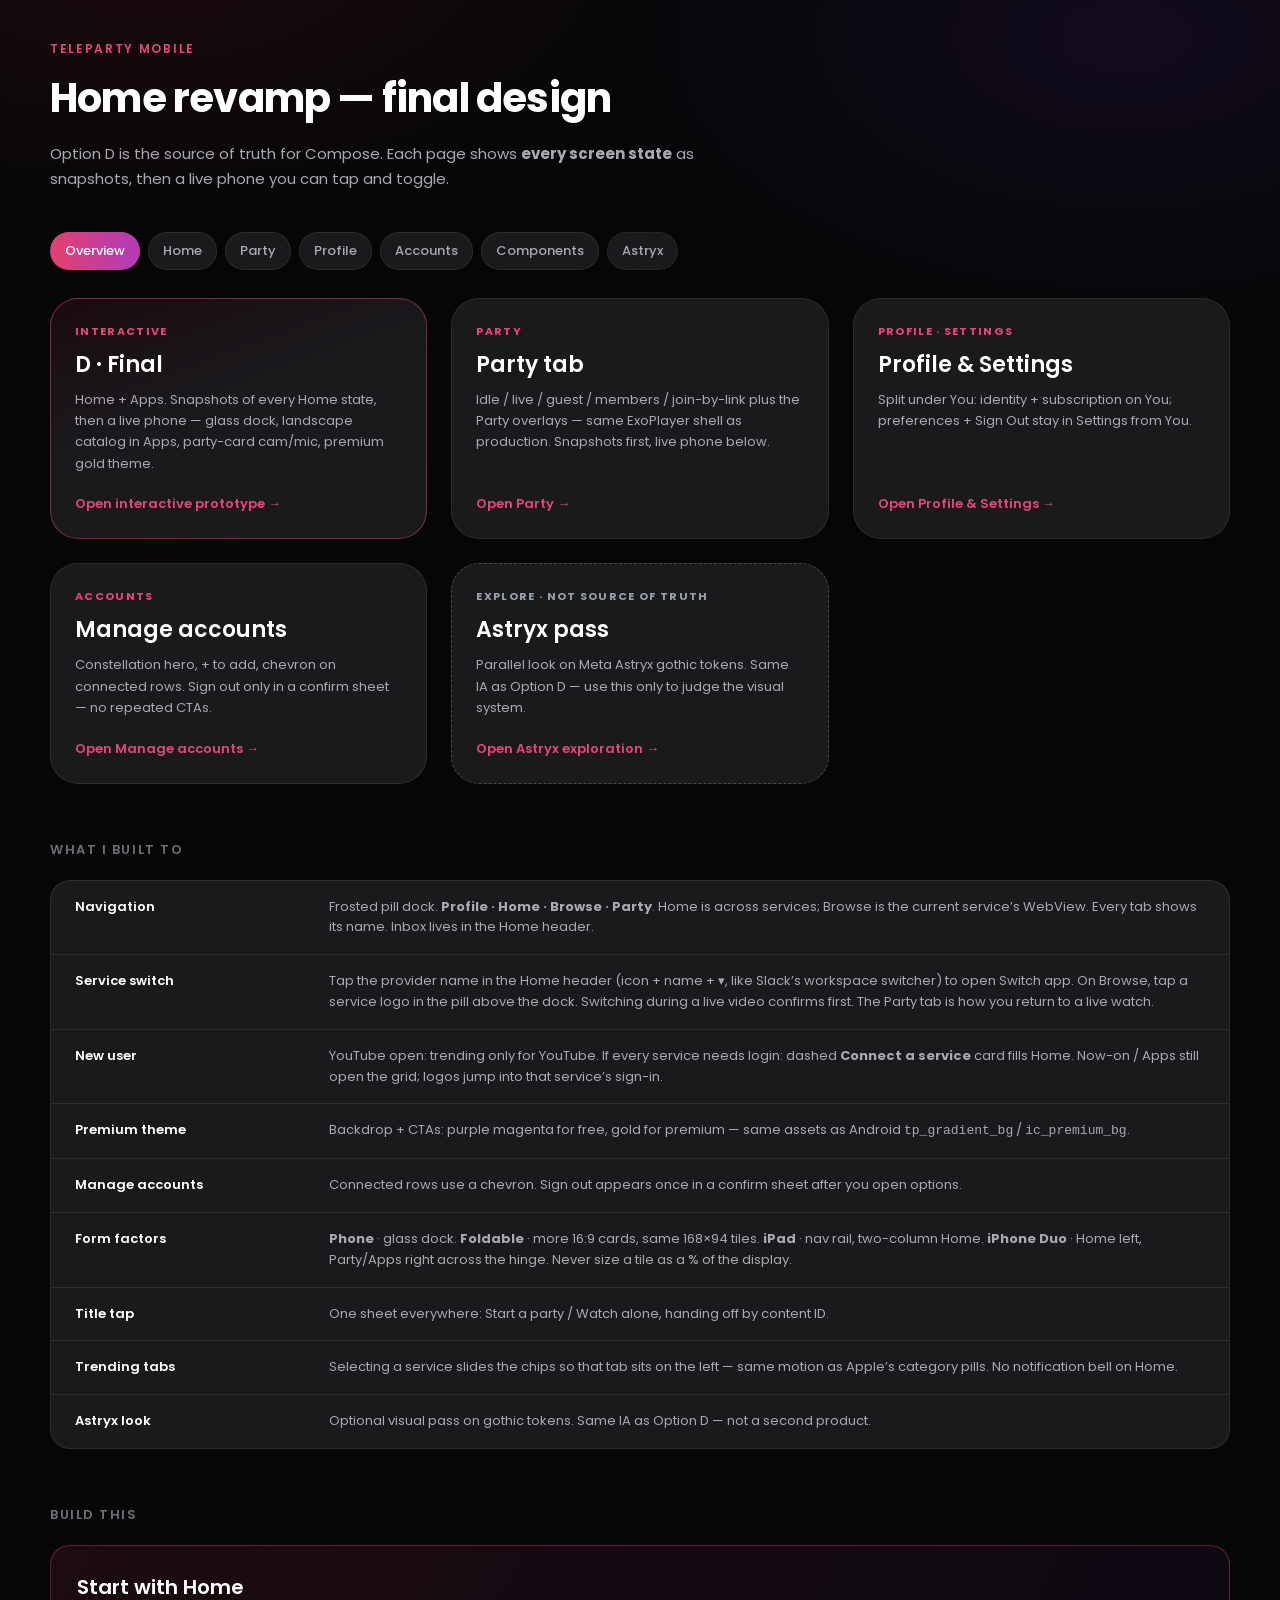
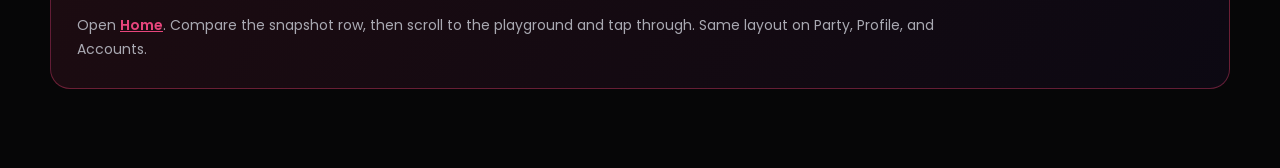
==== index.html @ ccbf25ac "Add Astryx exploration files: JavaScript functionality and HTML structure - Introduced `astryx.js` f" ====
<!DOCTYPE html>
<html lang="en">
<head>
<meta charset="utf-8">
<title>Teleparty · Home revamp</title>
<link rel="preconnect" href="https://fonts.googleapis.com">
<link href="https://fonts.googleapis.com/css2?family=Poppins:wght@400;500;600;700;800&display=swap" rel="stylesheet">
<link rel="stylesheet" href="assets/tokens.css?v=nav15">
<link rel="stylesheet" href="assets/app.css?v=nav15">
<style>
  .concepts { display: grid; grid-template-columns: repeat(auto-fit, minmax(300px, 1fr));
    gap: 24px; max-width: 1180px; margin: 0 auto; }
  .ccard { background: var(--surface); border: 1px solid var(--hairline);
    border-radius: var(--r-xl); padding: 24px; text-decoration: none; color: inherit;
    display: flex; flex-direction: column; transition: .18s; }
  .ccard:hover { border-color: var(--hairline-strong); transform: translateY(-3px); }
  .ccard.final { border-color: rgba(226, 62, 107, .5);
    background: linear-gradient(160deg, rgba(226, 62, 107, .09), var(--surface) 45%); }
  .ccard .tag { font-size: 11px; letter-spacing: .12em; text-transform: uppercase;
    font-weight: 700; color: var(--brand-pink); margin-bottom: 8px; }
  .ccard h2 { font-size: 22px; font-weight: 600; margin-bottom: 8px; }
  .ccard > p { font-size: 13px; color: var(--text-secondary); line-height: 1.65; margin-bottom: 20px; }
  .ccard .open { font-size: 13px; font-weight: 600; color: var(--brand-pink); margin-top: auto; }

  .decisions { max-width: 1180px; margin: 0 auto; background: var(--surface);
    border: 1px solid var(--hairline); border-radius: var(--r-lg); overflow: hidden; }
  .drow { display: grid; grid-template-columns: 230px 1fr; gap: 24px;
    padding: 16px 24px; border-bottom: 1px solid var(--hairline); }
  .drow:last-child { border-bottom: none; }
  .drow .k { font-size: 13px; font-weight: 600; }
  .drow .v { font-size: 13px; color: var(--text-secondary); line-height: 1.6; }
  .rec { max-width: 1180px; margin: 0 auto; padding: 26px;
    border-radius: var(--r-lg); border: 1px solid rgba(226,62,107,.4);
    background: linear-gradient(120deg, rgba(226,62,107,.10), rgba(123,63,212,.06)); }
  .rec h2 { font-size: 20px; font-weight: 600; margin-bottom: 12px; }
  .rec p { font-size: 14px; color: var(--text-secondary); line-height: 1.7; max-width: 860px; }
  .ccard.explore {
    border-style: dashed;
    border-color: rgba(232, 241, 246, 0.22);
  }
  .ccard.explore .tag { color: #96a0ab; }
  .crumb.explore { border-style: dashed; }
</style>
</head>
<body>

<div class="page-head">
  <div class="eyebrow">Teleparty mobile</div>
  <h1>Home revamp — final design</h1>
  <p>Option D is the source of truth for Compose. Each page shows <b>every screen state</b> as snapshots, then a live phone you can tap and toggle.</p>
</div>

<div class="crumbs">
  <a class="crumb active" href="index.html">Overview</a>
  <a class="crumb" href="concept-d.html">Home</a>
  <a class="crumb" href="party.html">Party</a>
  <a class="crumb" href="profile-settings.html">Profile</a>
  <a class="crumb" href="manage-accounts.html">Accounts</a>
  <a class="crumb" href="components.html">Components</a>
  <a class="crumb explore" href="astryx.html">Astryx</a>
</div>

<div class="concepts">
  <a class="ccard final" href="concept-d.html">
    <div class="tag">Interactive</div>
    <h2>D · Final</h2>
    <p>Home + Apps. Snapshots of every Home state, then a live phone — glass dock, landscape catalog in Apps, party-card cam/mic, premium gold theme.</p>
    <div class="open">Open interactive prototype →</div>
  </a>
  <a class="ccard" href="party.html">
    <div class="tag">Party</div>
    <h2>Party tab</h2>
    <p>Idle / live / guest / members / join-by-link plus the Party overlays — same ExoPlayer shell as production. Snapshots first, live phone below.</p>
    <div class="open">Open Party →</div>
  </a>
  <a class="ccard" href="profile-settings.html">
    <div class="tag">Profile · Settings</div>
    <h2>Profile &amp; Settings</h2>
    <p>Split under You: identity + subscription on You; preferences + Sign Out stay in Settings from You.</p>
    <div class="open">Open Profile &amp; Settings →</div>
  </a>
  <a class="ccard" href="manage-accounts.html">
    <div class="tag">Accounts</div>
    <h2>Manage accounts</h2>
    <p>Constellation hero, + to add, chevron on connected rows. Sign out only in a confirm sheet — no repeated CTAs.</p>
    <div class="open">Open Manage accounts →</div>
  </a>
  <a class="ccard explore" href="astryx.html">
    <div class="tag">Explore · not source of truth</div>
    <h2>Astryx pass</h2>
    <p>Parallel look on Meta Astryx gothic tokens. Same IA as Option D — use this only to judge the visual system.</p>
    <div class="open">Open Astryx exploration →</div>
  </a>
</div>

<div class="section-label">What I built to</div>
<div class="decisions">
  <div class="drow"><div class="k">Navigation</div>
    <div class="v">Frosted pill dock. <b>Profile · Home · Browse · Party</b>. Home is across services; Browse is the current service’s WebView. Every tab shows its name. Inbox lives in the Home header.</div></div>
  <div class="drow"><div class="k">Service switch</div>
    <div class="v">Tap the provider name in the Home header (icon + name + ▾, like Slack’s workspace switcher) to open Switch app. On Browse, tap a service logo in the pill above the dock. Switching during a live video confirms first. The Party tab is how you return to a live watch.</div></div>
  <div class="drow"><div class="k">New user</div>
    <div class="v">YouTube open: trending only for YouTube. If every service needs login: dashed <b>Connect a service</b> card fills Home. Now-on / Apps still open the grid; logos jump into that service’s sign-in.</div></div>
  <div class="drow"><div class="k">Premium theme</div>
    <div class="v">Backdrop + CTAs: purple magenta for free, gold for premium — same assets as Android <code>tp_gradient_bg</code> / <code>ic_premium_bg</code>.</div></div>
  <div class="drow"><div class="k">Manage accounts</div>
    <div class="v">Connected rows use a chevron. Sign out appears once in a confirm sheet after you open options.</div></div>
  <div class="drow"><div class="k">Form factors</div>
    <div class="v"><b>Phone</b> · glass dock. <b>Foldable</b> · more 16:9 cards, same 168×94 tiles. <b>iPad</b> · nav rail, two-column Home. <b>iPhone Duo</b> · Home left, Party/Apps right across the hinge. Never size a tile as a % of the display.</div></div>
  <div class="drow"><div class="k">Title tap</div>
    <div class="v">One sheet everywhere: Start a party / Watch alone, handing off by content ID.</div></div>
  <div class="drow"><div class="k">Trending tabs</div>
    <div class="v">Selecting a service slides the chips so that tab sits on the left — same motion as Apple’s category pills. No notification bell on Home.</div></div>
  <div class="drow"><div class="k">Astryx look</div>
    <div class="v">Optional visual pass on gothic tokens. Same IA as Option D — not a second product.</div></div>
</div>

<div class="section-label">Build this</div>
<div class="rec">
  <h2>Start with Home</h2>
  <p>Open <a href="concept-d.html" style="color:var(--brand-pink);font-weight:600">Home</a>. Compare the snapshot row, then scroll to the playground and tap through. Same layout on Party, Profile, and Accounts.</p>
</div>

</body>
</html>
---- assets/tokens.css ----
/* Teleparty Home revamp — design tokens
   Palette derived from the v3 Figma (magenta → purple), sitting on the
   near-black surfaces already used by the Compose theme (#0F0F0F / #1A1A1A). */

:root {
  /* Surfaces */
  --bg: #0b0b0d;
  --bg-elevated: #131316;
  --surface: #1a1a1d;
  --surface-2: #232327;
  --surface-3: #2e2e34;
  --hairline: rgba(255, 255, 255, 0.08);
  --hairline-strong: rgba(255, 255, 255, 0.16);

  /* Brand */
  --brand-magenta: #e23e6b;
  --brand-pink: #e7457c;
  --brand-purple: #8b3fd4;
  --brand-violet: #6c63ff;
  --grad-brand: linear-gradient(135deg, #e23e6b 0%, #b03bb8 55%, #7b3fd4 100%);
  --grad-brand-soft: linear-gradient(160deg, rgba(226, 62, 107, 0.55) 0%, rgba(123, 63, 212, 0.35) 60%, rgba(11, 11, 13, 0) 100%);
  --grad-cta: linear-gradient(90deg, #e2416f 0%, #b03bb8 100%);

  /* Premium */
  --premium: #f5d547;
  --premium-dim: #c9a227;
  --premium-deep: #b58e49;
  --premium-wash: linear-gradient(135deg, rgba(245, 213, 71, 0.14) 0%, rgba(245, 213, 71, 0.02) 70%);
  --grad-premium-cta: linear-gradient(90deg, #e0b84a 0%, #f5d547 45%, #c9a227 100%);
  --shadow-fab-premium: 0 6px 20px rgba(201, 162, 39, 0.4), 0 2px 6px rgba(0, 0, 0, 0.5);

  /* Text */
  --text: #ffffff;
  --text-secondary: #a9a9b2;
  --text-tertiary: #6e6e77;
  --text-on-premium: #1a1500;

  /* Status */
  --live: #ff4757;
  --success: #5fc695;
  --info: #6889ff;

  /* Radii */
  --r-xs: 8px;
  --r-sm: 12px;
  --r-md: 16px;
  --r-lg: 20px;
  --r-xl: 28px;
  --r-pill: 999px;

  /* Spacing (8pt) */
  --s1: 4px;
  --s2: 8px;
  --s3: 12px;
  --s4: 16px;
  --s5: 20px;
  --s6: 24px;
  --s8: 32px;

  /* Adaptive windows — components size to these, never to % of the display.
     Compact  < 600dp   phone portrait, foldable cover
     Medium   600–839   large phone, fold outer
     Expanded ≥ 840     tablet, fold inner
     Dual               two logical panes (iPhone Duo, separating vertical hinge) */
  --bp-medium: 600px;
  --bp-expanded: 840px;
  --tile-poster-w: 168px;
  --tile-poster-h: 94px;
  --tile-jump-w: 168px;
  --tile-svc-w: 152px;
  --nav-rail-w: 76px;
  --hinge-w: 16px;
  --sheet-dialog-w: 480px;
  --party-card-max: 420px;

  /* Elevation */
  --shadow-card: 0 8px 24px rgba(0, 0, 0, 0.45);
  --shadow-fab: 0 6px 20px rgba(226, 62, 107, 0.45), 0 2px 6px rgba(0, 0, 0, 0.5);

  /* Type */
  --font: "Poppins", "Mona Sans", -apple-system, BlinkMacSystemFont, "Segoe UI", Roboto, sans-serif;

  /* Provider brand colors */
  --p-netflix: #e50914;
  --p-prime: #00a8e1;
  --p-disney: #1f80e0;
  --p-max: #3b5bff;
  --p-hulu: #1ce783;
  --p-crunchyroll: #f47521;
  --p-paramount: #0064ff;
  --p-youtube: #ff0000;
  --p-hotstar: #e8467c;
  --p-zee5: #8230c6;
}
---- assets/app.css ----
/* Shared shell: page chrome, phone frames, and the components every concept reuses. */

:root {
  --tile-poster-w: 168px;
  --tile-poster-h: 94px;
}

* { box-sizing: border-box; margin: 0; padding: 0; -webkit-font-smoothing: antialiased; }

body {
  font-family: var(--font);
  background: #060607;
  color: var(--text);
  padding: 40px 32px 80px;
  background-image:
    radial-gradient(900px 500px at 12% -8%, rgba(226, 62, 107, 0.10), transparent 60%),
    radial-gradient(900px 500px at 88% 4%, rgba(123, 63, 212, 0.10), transparent 60%);
  background-attachment: fixed;
}

a { color: inherit; }

/* ---------- Page chrome ---------- */

.page-head { max-width: 1180px; margin: 0 auto 40px; }
.eyebrow {
  font-size: 12px; letter-spacing: 0.14em; text-transform: uppercase;
  color: var(--brand-pink); font-weight: 600; margin-bottom: 10px;
}
.page-head h1 { font-size: 40px; font-weight: 700; letter-spacing: -0.02em; margin-bottom: 14px; }
.page-head p { color: var(--text-secondary); font-size: 15px; line-height: 1.65; max-width: 720px; }
.page-head p + p { margin-top: 12px; }

.crumbs {
  display: flex; gap: 8px; flex-wrap: wrap;
  max-width: 1180px; margin: 0 auto 28px;
}
.crumb {
  padding: 8px 14px; border-radius: var(--r-pill); font-size: 13px; font-weight: 500;
  background: var(--surface); border: 1px solid var(--hairline);
  color: var(--text-secondary); text-decoration: none; transition: 0.16s;
}
.crumb:hover { background: var(--surface-2); color: var(--text); }
.crumb.active { background: var(--grad-cta); color: #fff; border-color: transparent; }
.crumb.explore { border-style: dashed; }
.crumb.explore.active {
  background: #1a1d20; color: #e8f1f6; border-color: rgba(232, 241, 246, 0.3);
}

.section-label {
  max-width: 1180px; margin: 56px auto 20px;
  font-size: 13px; letter-spacing: 0.12em; text-transform: uppercase;
  color: var(--text-tertiary); font-weight: 600;
}

/* ---------- Phone frames ---------- */

.frames {
  display: flex; gap: 40px; flex-wrap: wrap; align-items: flex-start;
  max-width: 1180px; margin: 0 auto;
}

.frame-wrap { width: 360px; }
.frame-caption { margin-top: 16px; }
.frame-caption h3 { font-size: 15px; font-weight: 600; margin-bottom: 6px; }
.frame-caption p { font-size: 13px; color: var(--text-secondary); line-height: 1.6; }

.phone {
  --frame-w: 390px;
  --frame-h: 844px;
  width: var(--frame-w); height: var(--frame-h); border-radius: 34px; overflow: hidden;
  box-sizing: border-box;
  background: var(--bg); position: relative;
  border: 1px solid rgba(255, 255, 255, 0.1);
  box-shadow: 0 30px 70px rgba(0, 0, 0, 0.65);
  display: flex; flex-direction: column;
}

.screen { flex: 1; overflow-y: auto; overflow-x: hidden; position: relative; scrollbar-width: none; }
.screen::-webkit-scrollbar { display: none; }
/* Party room needs a fixed viewport so chat can flex-fill */
.screen:has(.pty) {
  display: flex; flex-direction: column; overflow: hidden;
}
.screen:has(.pty) > .pty {
  flex: 1; min-height: 0;
}

/* Status bar */
.status-bar {
  height: 28px; flex: none; display: flex; align-items: center; justify-content: space-between;
  padding: 0 18px; font-size: 11px; font-weight: 600; color: rgba(255, 255, 255, 0.9);
  position: absolute; top: 0; left: 0; right: 0; z-index: 40;
}
.status-icons { display: flex; gap: 5px; align-items: center; }
.status-icons i { width: 6px; height: 6px; background: rgba(255, 255, 255, 0.85); border-radius: 1px; display: block; }
.status-icons i.dot { border-radius: 50%; }

/* ---------- Ambient header wash ---------- */

/* App backdrop — same assets as Android SettingsScreen:
   free → tp_gradient_bg (purple), premium → ic_premium_bg (gold) */
.ambient {
  position: absolute; top: 0; left: 0; right: 0; height: 420px; z-index: 0;
  pointer-events: none;
  background-image: url("bg/tp_gradient_bg.png");
  background-size: cover;
  background-position: top center;
  background-repeat: no-repeat;
}
.ambient.premium {
  background-image: url("bg/ic_premium_bg.png");
}
.ambient::after {
  content: ""; position: absolute; inset: 0;
  background: linear-gradient(180deg, rgba(11, 11, 13, 0) 35%, var(--bg) 92%);
}

/* ---------- App header ---------- */

.app-head {
  position: relative; z-index: 10;
  padding: 40px 20px 0; display: flex; align-items: center; justify-content: space-between;
  gap: 12px;
}
.app-head h1 { font-size: 26px; font-weight: 600; letter-spacing: -0.01em; flex: 1; min-width: 0; }
.app-head-actions { display: flex; align-items: center; gap: 8px; flex: none; }

.ws-switch {
  display: inline-flex; align-items: center; gap: 10px;
  min-width: 0; flex: 1; max-width: 100%;
  background: none; border: 0; padding: 0;
  color: inherit; font-family: var(--font); cursor: pointer; text-align: left;
}
.ws-switch .pmark.round {
  width: 36px; height: 36px; font-size: 13px; border-radius: 50%; flex: none;
}
.ws-logo.plus {
  width: 36px; height: 36px; border-radius: 50%; flex: none;
  display: grid; place-items: center;
  background: rgba(255, 255, 255, 0.14);
  font-size: 20px; font-weight: 600; line-height: 1;
}
.ws-name {
  font-size: 22px; font-weight: 700; letter-spacing: -0.02em;
  white-space: nowrap; overflow: hidden; text-overflow: ellipsis; min-width: 0;
}
.ws-chev {
  font-size: 11px; opacity: 0.7; flex: none; line-height: 1; margin-top: 3px;
}

.now-chip, .service-chip {
  display: inline-flex; align-items: center; gap: 6px;
  height: 32px; padding: 0 10px 0 6px; border-radius: 8px;
  background: rgba(255, 255, 255, 0.1); border: 1px solid rgba(255, 255, 255, 0.14);
  font-size: 12px; font-weight: 600; backdrop-filter: blur(12px);
  color: inherit; font-family: var(--font); cursor: pointer;
}
.now-chip .pmark, .service-chip .pmark { width: 18px; height: 18px; font-size: 9px; }
.now-chev { font-size: 9px; opacity: 0.55; line-height: 1; margin-left: -1px; }
.inbox-btn {
  width: 32px; height: 32px; border-radius: 8px;
  background: rgba(255, 255, 255, 0.1); border: 1px solid rgba(255, 255, 255, 0.14);
  color: #fff; display: grid; place-items: center; position: relative; cursor: pointer; padding: 0;
}
.inbox-btn .ico { width: 16px; height: 16px; opacity: 1; }
.inbox-badge {
  position: absolute; top: -4px; right: -4px; min-width: 16px; height: 16px; padding: 0 4px;
  border-radius: 999px; background: var(--grad-cta); color: #fff;
  font-size: 9px; font-weight: 700; display: grid; place-items: center;
}

/* ---------- Provider mark ---------- */

.pmark {
  display: inline-flex; align-items: center; justify-content: center;
  border-radius: 6px; font-weight: 800; color: #fff; flex: none;
  width: 20px; height: 20px; font-size: 11px; letter-spacing: -0.03em;
}
.pmark.round { border-radius: 50%; }
.pmark.lg { width: 28px; height: 28px; font-size: 14px; border-radius: 8px; }
.pmark.sm { width: 16px; height: 16px; font-size: 9px; border-radius: 4px; }
/* Chrome marks: white mono so pill / FAB / browse match nav outlines */
.pmark.mono {
  background: transparent !important;
  color: #fff;
  box-shadow: none;
}
.service-chip .pmark.mono {
  background: rgba(255, 255, 255, 0.08) !important;
}
.bservice .pmark.mono {
  background: rgba(255, 255, 255, 0.1) !important;
}
.fab .pmark.mono,
.fab .tp-mark {
  background: transparent !important;
  color: #fff;
  font-size: 15px;
  width: 34px; height: 34px;
}

/* ---------- Section headers inside the app ---------- */

.sec {
  position: relative; z-index: 10;
  margin-top: 26px;
}
.app-head + .sec { margin-top: 18px; }
.sec-head {
  display: flex; align-items: center; justify-content: space-between;
  padding: 0 20px; margin-bottom: 12px;
}
.sec-title { font-size: 11px; letter-spacing: 0.1em; text-transform: uppercase; color: var(--text-secondary); font-weight: 600; }
.sec-title.big { font-size: 15px; letter-spacing: 0; text-transform: none; color: var(--text); font-weight: 600; }
.sec-more { font-size: 11px; color: var(--text-tertiary); font-weight: 500; }
.sec-head-provider { display: flex; align-items: center; gap: 8px; }

/* ---------- Rails ---------- */

.rail {
  display: flex; gap: 12px; overflow-x: auto; padding: 2px 20px 4px;
  scrollbar-width: none;
  max-width: 100%;
  min-width: 0;
}
.rail::-webkit-scrollbar { display: none; }

/* ---------- Posters ---------- */

.poster {
  position: relative; flex: none; border-radius: var(--r-sm); overflow: hidden;
  background: var(--surface-2);
  display: flex; align-items: flex-end;
  width: var(--tile-poster-w);
  height: var(--tile-poster-h);
}
.poster .art { position: absolute; inset: 0; }
.poster .art::after {
  content: ""; position: absolute; inset: 0;
  background: linear-gradient(180deg, rgba(0, 0, 0, 0) 35%, rgba(0, 0, 0, 0.85) 100%);
}
.poster .art-title {
  position: absolute; left: 0; right: 0; bottom: 34%; text-align: center;
  font-size: 13px; font-weight: 800; letter-spacing: 0.06em; text-transform: uppercase;
  color: rgba(255, 255, 255, 0.92); padding: 0 8px; line-height: 1.15;
  text-shadow: 0 2px 12px rgba(0, 0, 0, 0.7);
}
.poster .meta { position: relative; z-index: 2; padding: 10px; width: 100%; }
.poster .meta .t { font-size: 12px; font-weight: 600; line-height: 1.3; }
.poster .meta .s { font-size: 10px; color: var(--text-secondary); margin-top: 2px; }
.poster .badge { position: absolute; top: 8px; left: 8px; z-index: 3; }

.poster.p-wide { width: var(--tile-poster-w); height: var(--tile-poster-h); }
.poster.p-hero { width: 100%; height: auto; aspect-ratio: 16 / 9; }

/* Rank numeral for Top 10 treatments — set inside the tile so it never clips
   against the rail's scroll box. */
.rail.ranked { gap: 12px; align-items: stretch; }
.rank-item { position: relative; flex: none; display: flex; }
.rank {
  position: absolute; left: 5px; bottom: -2px; z-index: 4;
  font-size: 58px; font-weight: 800; line-height: 0.86; letter-spacing: -0.06em;
  color: rgba(255, 255, 255, 0.06);
  -webkit-text-stroke: 2px rgba(255, 255, 255, 0.85);
  text-shadow: 0 2px 16px rgba(0, 0, 0, 0.85);
  pointer-events: none;
}

/* ---------- Locked / connect overlay ---------- */

.poster.locked .art { filter: saturate(0.35) brightness(0.5); }
.poster.locked .art-title { opacity: 0.35; }
.connect-tile {
  flex: none; width: var(--tile-poster-w); height: var(--tile-poster-h); border-radius: var(--r-sm);
  border: 1px dashed rgba(255, 255, 255, 0.22); background: rgba(255, 255, 255, 0.03);
  display: flex; flex-direction: column; align-items: center; justify-content: center;
  gap: 8px; text-align: center; padding: 12px;
}
.connect-tile .cta { font-size: 11px; font-weight: 600; color: var(--brand-pink); }
.connect-tile .sub { font-size: 10px; color: var(--text-tertiary); line-height: 1.4; }

.lock-pill {
  position: absolute; z-index: 4; left: 50%; top: 50%; transform: translate(-50%, -50%);
  display: inline-flex; align-items: center; gap: 5px;
  max-width: 88px; text-align: center; line-height: 1.3;
  padding: 5px 9px; border-radius: var(--r-md);
  background: rgba(0, 0, 0, 0.72); border: 1px solid rgba(255, 255, 255, 0.2);
  font-size: 9.5px; font-weight: 600; backdrop-filter: blur(6px);
}

.d-grid {
  display: flex;
  gap: 10px;
  padding: 14px 20px 4px;
  position: relative;
  z-index: 10;
  overflow-x: auto;
  scrollbar-width: none;
}
.d-grid::-webkit-scrollbar { display: none; }
.d-grid .poster {
  width: var(--tile-poster-w);
  height: var(--tile-poster-h);
  flex: none;
}
.d-connect {
  margin: 10px 20px 0; padding: 12px 14px; border-radius: var(--r-md);
  background: rgba(255,255,255,.04); border: 1px solid var(--hairline);
  display: flex; align-items: center; gap: 10px; position: relative; z-index: 10;
}
.d-connect .txt { flex: 1; }
.d-connect .txt b { font-size: 12.5px; font-weight: 600; display: block; }
.d-connect .txt span { font-size: 10.5px; color: var(--text-secondary); }
.d-onboard {
  margin: 18px 20px 0;
  text-align: center;
  padding: 22px 18px 20px;
  border-radius: var(--r-lg);
  border: 1px dashed var(--hairline-strong);
  background: rgba(255,255,255,.02);
  position: relative;
  z-index: 10;
}
.d-onboard h3 { font-size: 16px; font-weight: 600; margin-bottom: 8px; letter-spacing: -0.02em; }
.d-onboard p {
  font-size: 12.5px; color: var(--text-secondary); line-height: 1.55;
  margin-bottom: 16px;
}
.d-logos { display: flex; justify-content: center; gap: 8px; margin-bottom: 16px; }
.d-logo {
  border: 0; background: none; padding: 0; cursor: pointer; line-height: 0;
}
.d-logo .pmark.lg,
.d-onboard .pmark.lg {
  width: 40px; height: 40px; font-size: 15px; border-radius: 10px;
}

/* Home / party cards used inside the phone */
.d-party {
  margin: 14px 20px 0; background: var(--surface); border: 1px solid var(--hairline);
  border-radius: var(--r-lg); padding: 12px; position: relative; z-index: 10;
}
.d-stage {
  border-radius: var(--r-sm); overflow: hidden; position: relative;
  aspect-ratio: 16 / 9; height: auto;
  display: flex; align-items: center; justify-content: center;
  width: 100%; border: 0; padding: 0; color: inherit; font-family: var(--font);
  cursor: pointer; background: #000;
}
.d-stage.dimmed .veil { background: linear-gradient(180deg, rgba(0,0,0,.35) 0%, rgba(0,0,0,.82) 100%); }
.d-stage.dimmed .art { filter: saturate(0.7) brightness(0.72); }
.d-stage .play-ring { position: relative; z-index: 3; }
.d-stage .art { position: absolute; inset: 0; }
.d-stage .veil {
  position: absolute; inset: 0;
  background: linear-gradient(180deg, rgba(0,0,0,.15) 0%, rgba(0,0,0,.7) 100%);
}
.d-stage .top, .d-stage .bottom { position: absolute; left: 12px; right: 12px; z-index: 3; }
.d-stage .top { top: 10px; display: flex; align-items: center; justify-content: flex-end; }
.d-stage .bottom { bottom: 10px; }
.d-stage .ttl { font-size: 14px; font-weight: 600; margin-bottom: 6px; }
.d-empty {
  border-radius: var(--r-sm); aspect-ratio: 16 / 9; height: auto;
  display: flex; align-items: center;
  justify-content: center; background: linear-gradient(150deg, rgba(226,62,107,.35), rgba(123,63,212,.28));
  position: relative;
}
.d-empty .d-who { position: absolute; top: 10px; right: 12px; }
.d-empty.quiet { background: rgba(255,255,255,.03); border: 1px dashed var(--hairline-strong); }
.d-empty .tp { font-size: 54px; font-weight: 800; color: rgba(255,255,255,.15); letter-spacing: -.04em; }
.d-invite {
  display: flex; align-items: center; gap: 10px; margin-top: 12px;
  background: rgba(255,255,255,.05); border: 1px solid var(--hairline);
  border-radius: var(--r-pill); padding: 6px 6px 6px 14px;
}
.d-invite code {
  font-family: var(--font); font-size: 12px; color: var(--text-secondary);
  flex: 1; overflow: hidden; text-overflow: ellipsis; white-space: nowrap;
}
.d-actions { display: flex; gap: 8px; margin-top: 12px; }
.d-actions .btn { flex: 1; }
.d-chip {
  flex: none; width: 168px; display: flex; gap: 10px; align-items: center;
  border-radius: var(--r-sm); padding: 8px;
}
.d-chip .th { width: 64px; height: 36px; border-radius: 8px; position: relative; overflow: hidden; flex: none; }
.d-chip .th .art { position: absolute; inset: 0; }
.d-chip .txt { min-width: 0; flex: 1; text-align: left; }
.d-chip .txt .t { font-size: 11.5px; font-weight: 600; white-space: nowrap; overflow: hidden; text-overflow: ellipsis; }
.d-chip .txt .s { font-size: 9.5px; color: var(--text-tertiary); margin: 3px 0 5px; }

/* ---------- Buttons ---------- */

.btn {
  display: inline-flex; align-items: center; justify-content: center; gap: 8px;
  height: 40px; padding: 0 18px; border-radius: var(--r-pill);
  font-size: 13px; font-weight: 600; font-family: var(--font); border: none; cursor: pointer;
  color: #fff; background: var(--surface-3); white-space: nowrap;
}
.btn.primary { background: var(--grad-cta); }
.btn.ghost { background: rgba(255, 255, 255, 0.08); border: 1px solid var(--hairline-strong); }
.btn.danger { background: rgba(255, 71, 87, 0.18); color: #ff6b7a; border: 1px solid rgba(255, 71, 87, 0.35); }
.btn.block { width: 100%; }
.btn.sm { height: 32px; padding: 0 14px; font-size: 12px; }
.btn.premium { background: var(--premium); color: var(--text-on-premium); }

/* ---------- Avatars ---------- */

.avatars { display: flex; align-items: center; }
.avatars .av {
  width: 28px; height: 28px; border-radius: 50%; border: 2px solid var(--surface);
  margin-left: -9px; flex: none; display: flex; align-items: center; justify-content: center;
  font-size: 10px; font-weight: 700; color: #fff;
}
.avatars .av:first-child { margin-left: 0; }
.avatars .av.more { background: var(--surface-3); color: var(--text-secondary); font-size: 10px; }

/* ---------- Live pill ---------- */

.live-pill {
  display: inline-flex; align-items: center; gap: 6px;
  font-size: 10px; font-weight: 700; letter-spacing: 0.08em; text-transform: uppercase;
  color: #fff; padding: 4px 9px; border-radius: var(--r-pill);
  background: rgba(255, 71, 87, 0.18); border: 1px solid rgba(255, 71, 87, 0.45);
}
.live-dot { width: 6px; height: 6px; border-radius: 50%; background: var(--live); animation: pulse 1.8s infinite; }
@keyframes pulse { 0%, 100% { opacity: 1; } 50% { opacity: 0.35; } }

/* ---------- Play button (+ optional ring progress) ---------- */

.play-ring {
  position: relative; z-index: 3;
  width: 68px; height: 68px; border-radius: 50%;
  display: flex; align-items: center; justify-content: center;
  background: conic-gradient(#fff calc(var(--pct, 52) * 1%), rgba(255, 255, 255, 0.22) 0);
  box-shadow: 0 8px 24px rgba(0, 0, 0, 0.35);
}
.play-ring::before {
  content: ""; position: absolute; inset: 3px; border-radius: 50%;
  background: rgba(12, 12, 16, 0.55); backdrop-filter: blur(6px);
}
.play {
  position: relative; z-index: 1;
  width: 52px; height: 52px; border-radius: 50%; flex: none;
  background: rgba(255, 255, 255, 0.14); border: 1.5px solid rgba(255, 255, 255, 0.7);
  display: flex; align-items: center; justify-content: center;
}
.play-ring .play { width: 54px; height: 54px; border: none; background: transparent; }
.play::after {
  content: ""; border-left: 13px solid #fff; border-top: 8px solid transparent;
  border-bottom: 8px solid transparent; margin-left: 4px;
}
.play.sm { width: 30px; height: 30px; border-width: 1px; }
.play.sm::after { border-left-width: 8px; border-top-width: 5px; border-bottom-width: 5px; margin-left: 3px; }

/* ---------- Progress ---------- */

.progress { height: 3px; border-radius: 2px; background: rgba(255, 255, 255, 0.2); overflow: hidden; }
.progress > i { display: block; height: 100%; background: var(--brand-pink); border-radius: 2px; }

/* ---------- Cards ---------- */

.card {
  margin: 0 20px; background: var(--surface); border-radius: var(--r-lg);
  border: 1px solid var(--hairline); padding: 14px; position: relative; z-index: 10;
}

/* Premium card — gold border + benefit copy (designer) */
.premium-card {
  margin: 26px 20px 0; border-radius: var(--r-md); padding: 16px;
  border: 1px solid rgba(245, 213, 71, 0.55); background: var(--premium-wash);
  position: relative; z-index: 10;
  display: flex; flex-direction: column; gap: 14px;
}
.premium-card-top { display: flex; align-items: flex-start; gap: 12px; }
.premium-card .txt { flex: 1; min-width: 0; }
.premium-card .txt b { font-size: 15px; font-weight: 600; display: block; margin-bottom: 4px; }
.premium-card .txt span { font-size: 12px; color: var(--text-secondary); line-height: 1.5; display: block; }
.premium-card .btn { align-self: flex-start; }

/* Legacy compact strip alias */
.premium-strip {
  margin: 26px 20px 0; border-radius: var(--r-md); padding: 12px 14px;
  border: 1px solid rgba(245, 213, 71, 0.45); background: var(--premium-wash);
  display: flex; align-items: center; gap: 12px; position: relative; z-index: 10;
}
.premium-strip .txt { flex: 1; }
.premium-strip .txt b { font-size: 13px; font-weight: 600; display: block; }
.premium-strip .txt span { font-size: 11px; color: var(--text-secondary); }

/* ---------- Capsule dock — Profile · Home · Browse · Party ---------- */

.nav-cluster {
  position: absolute; left: 50%; bottom: 12px; transform: translateX(-50%);
  z-index: 30; display: flex; flex-direction: column; align-items: center;
  gap: 8px; width: max-content; max-width: calc(100% - 20px);
}
.nav {
  position: relative; left: auto; right: auto; bottom: auto;
  height: 62px; padding: 3px 4px; z-index: 30;
  display: flex; flex-direction: row; justify-content: center;
  align-items: stretch; gap: 0; box-sizing: border-box; border-radius: 999px;
  background: rgba(255, 255, 255, 0.78);
  -webkit-backdrop-filter: blur(28px) saturate(1.8);
  backdrop-filter: blur(28px) saturate(1.8);
  border: 1px solid rgba(255, 255, 255, 0.9);
  box-shadow: 0 10px 28px rgba(0, 0, 0, 0.22), inset 0 1px 0 rgba(255, 255, 255, 0.95);
}
.nav.live,
.nav-cluster.live .nav {
  background: rgba(255, 255, 255, 0.72);
}
.nav-tabs {
  display: flex; align-items: stretch; height: 100%;
}
.nav-services {
  display: flex; justify-content: center; align-items: center;
  gap: 8px; padding: 6px 10px;
  border-radius: 999px;
  background: rgba(255, 255, 255, 0.78);
  -webkit-backdrop-filter: blur(24px) saturate(1.6);
  backdrop-filter: blur(24px) saturate(1.6);
  border: 1px solid rgba(255, 255, 255, 0.9);
  box-shadow: 0 8px 20px rgba(0, 0, 0, 0.18);
}
.nav-svc {
  width: 28px; height: 28px; padding: 0; border: 0; background: none;
  border-radius: 9px; cursor: pointer;
}
.nav-svc-logo {
  width: 28px; height: 28px; border-radius: 9px;
  display: grid; place-items: center;
  color: #fff; font-weight: 800; font-size: 9px;
}
.nav-svc.on .nav-svc-logo {
  box-shadow: 0 0 0 1.5px #1a1a1a;
}
.nav-item {
  position: relative;
  display: flex; flex-direction: column; align-items: center; justify-content: center;
  width: 68px; font-size: 10px; color: #1a1a1a; font-weight: 650;
  min-width: 0; padding: 0; white-space: nowrap;
  border-radius: 22px; background: none; border: 0; font-family: var(--font); cursor: pointer;
  height: 100%; opacity: 0.42;
}
.nav-item .ico-wrap { position: relative; z-index: 1; }
.nav-item .label {
  position: static; left: auto; right: auto; bottom: auto;
  max-width: 100%; overflow: hidden; text-overflow: ellipsis;
  opacity: 1; line-height: 12px; letter-spacing: 0.01em; margin-top: 2px;
  pointer-events: none;
}
.nav-item.active { opacity: 1; color: #1a1a1a; }
.nav-item.active .ico-wrap::before {
  content: "";
  position: absolute; inset: -12px -16px -8px;
  background: radial-gradient(ellipse at 50% 42%, #fff 0%, rgba(255,255,255,0.55) 42%, transparent 70%);
  pointer-events: none; z-index: -1;
}
.nav-item .ico { width: 22px; height: 22px; display: block; opacity: 1; color: #1a1a1a; }
.nav-item.active .ico { opacity: 1; }

/* ---------- Premium tier theme (gold bg → warm CTAs, not pink) ----------
   Scoped to the phone so free users keep magenta CTAs. */
.phone.tier-premium {
  --grad-cta: var(--grad-premium-cta);
  --brand-pink: #f5d547;
  --brand-magenta: #e0b84a;
  --brand-purple: #c9a227;
  --shadow-fab: var(--shadow-fab-premium);
}
.phone.tier-premium .btn.primary {
  color: var(--text-on-premium);
}
.phone.tier-premium .nav-item.active {
  color: #1a1a1a;
}
.phone.tier-premium .nav-item.apps.active .ico-wrap {
  background: none;
  box-shadow: none;
}
.phone.tier-premium .now-chip.connect-chip,
.phone.tier-premium .service-chip.connect-chip {
  background: rgba(245, 213, 71, 0.16);
  border-color: rgba(245, 213, 71, 0.45);
}
.phone.tier-premium .now-chip .plus,
.phone.tier-premium .service-chip .plus {
  background: var(--grad-premium-cta);
  color: var(--text-on-premium);
}
.phone.tier-premium .progress > i {
  background: linear-gradient(90deg, #e0b84a, #f5d547);
}
.phone.tier-premium .acc-action.add {
  background: rgba(245, 213, 71, 0.2);
  border-color: rgba(245, 213, 71, 0.45);
  color: var(--premium);
}
.phone.tier-premium .svc-empty-ico {
  background: var(--grad-premium-cta);
  color: var(--text-on-premium);
}

/* Notification dot on a nav item */
.nav-item .ico-wrap { position: relative; }
.nav-item .ndot {
  position: absolute; top: -2px; right: -4px; width: 8px; height: 8px;
  border-radius: 50%; background: var(--live); border: 2px solid #fff;
}

/* ---------- Provider tab strip ---------- */

.ptabs {
  display: flex; gap: 8px; overflow-x: auto; padding: 0 20px 2px;
  scrollbar-width: none; position: relative; z-index: 10;
  scroll-padding-inline-start: 20px;
  scroll-behavior: auto;
  -webkit-overflow-scrolling: touch;
}
.ptabs::-webkit-scrollbar { display: none; }
/* Trailing space so the last chip can sit on the leading edge, like Apple pills. */
.ptabs-lead-pad {
  flex: 0 0 calc(100% - 72px);
  height: 1px;
  pointer-events: none;
}
.ptab {
  flex: none; display: inline-flex; align-items: center; gap: 6px; cursor: pointer;
  padding: 7px 12px; border-radius: var(--r-pill); font-size: 12px; font-weight: 500;
  background: var(--surface); border: 1px solid var(--hairline); color: var(--text-secondary);
  transition: background .2s, color .2s, border-color .2s, opacity .2s; white-space: nowrap;
}
.ptab[aria-selected="true"] {
  background: rgba(255, 255, 255, 0.14); color: var(--text); border-color: var(--hairline-strong);
}
.ptab.off { opacity: 0.62; }
.ptab.off::after { content: "+"; font-size: 13px; color: var(--brand-pink); font-weight: 700; }

/* ---------- Browse tab: Teleparty chrome ---------- */

.bchrome { position: relative; z-index: 20; padding: 36px 0 10px; background: var(--bg); }
.bchrome-row { display: flex; align-items: center; gap: 8px; padding: 0 12px 8px; }
.bchrome-row h1 { font-size: 20px; font-weight: 600; }
.iconbtn {
  width: 36px; height: 36px; border-radius: 50%; flex: none;
  background: rgba(255, 255, 255, 0.08); border: 1px solid var(--hairline);
  display: flex; align-items: center; justify-content: center; font-size: 15px;
  color: var(--text-secondary);
}
/* Non-editable service identity — intentionally NOT an address bar */
.bservice {
  flex: 1; min-width: 0; display: flex; align-items: center; gap: 10px;
  height: 40px; padding: 0 12px 0 8px; border-radius: var(--r-md);
  background: rgba(255, 255, 255, 0.05); border: 1px solid transparent;
  pointer-events: none; /* never looks tappable / editable */
}
.bservice-txt { min-width: 0; }
.bservice-name { font-size: 14px; font-weight: 600; white-space: nowrap; overflow: hidden; text-overflow: ellipsis; }
.bservice-sub { font-size: 10px; color: var(--text-tertiary); margin-top: 1px; }

/* ---------- Switch Services sheet (Free / Premium grids) ---------- */

.sheet-switch { padding-bottom: 28px; max-height: 78%; overflow-y: auto; }
.svc-sec { margin-top: 18px; }
.svc-sec-h {
  display: flex; align-items: center; gap: 8px;
  font-size: 13px; font-weight: 600; margin-bottom: 12px;
}
.svc-sec-h.free { color: var(--text); }
.svc-sec-h.prem { color: var(--premium); }
.svc-sec-h span { font-size: 11px; opacity: .85; }
.svc-grid {
  display: grid;
  grid-template-columns: repeat(2, minmax(0, var(--tile-svc-w)));
  gap: 10px;
  justify-content: start;
}
.svc-tile {
  position: relative; display: flex; flex-direction: column;
  align-items: center; justify-content: center; gap: 8px;
  min-height: 76px; padding: 16px 10px 14px;
  border-radius: 12px; background: rgba(255, 255, 255, 0.05);
  border: 1px solid rgba(255, 255, 255, 0.16);
  color: #fff; font-family: var(--font); cursor: pointer;
}
.svc-tile.premium {
  border-color: rgba(245, 213, 71, 0.55);
  background: rgba(245, 213, 71, 0.06);
}
.svc-tile.active { border-color: rgba(255, 255, 255, 0.45); }
.svc-tile.available {
  opacity: 0.72;
  border-style: dashed;
  border-color: rgba(255, 255, 255, 0.22);
  background: rgba(255, 255, 255, 0.02);
}
.svc-tile.connected { opacity: 1; }
.svc-tile.locked { opacity: 0.65; }
.svc-logo { font-size: 22px; font-weight: 800; letter-spacing: -0.03em; line-height: 1; }
.svc-name { font-size: 12px; font-weight: 500; text-align: center; }
.svc-dot {
  position: absolute; top: 8px; right: 8px; width: 8px; height: 8px;
  border-radius: 50%; background: #3ddc84;
  box-shadow: 0 0 0 2px rgba(61, 220, 132, 0.25);
}
.svc-check {
  position: absolute; top: 6px; right: 8px; font-size: 11px;
  color: #3ddc84; font-weight: 700;
}
.svc-add {
  position: absolute; top: 6px; right: 8px;
  width: 18px; height: 18px; border-radius: 50%;
  background: rgba(255, 255, 255, 0.12); color: #fff;
  font-size: 14px; font-weight: 400; line-height: 18px; text-align: center;
}
.svc-lock {
  position: absolute; top: 6px; left: 8px; font-size: 11px; color: var(--premium);
}
.svc-lead {
  margin: 4px 0 0; font-size: 12px; color: var(--text-tertiary);
}
.svc-empty {
  margin-top: 16px; padding: 18px 16px; text-align: center;
  border-radius: 14px; background: rgba(255, 255, 255, 0.04);
  border: 1px dashed rgba(255, 255, 255, 0.18);
}
.svc-empty-ico {
  width: 40px; height: 40px; border-radius: 50%; margin: 0 auto 10px;
  background: var(--grad-cta); display: flex; align-items: center; justify-content: center;
  font-size: 24px; font-weight: 300;
}
.svc-empty b { display: block; font-size: 15px; font-weight: 600; margin-bottom: 6px; }
.svc-empty span { font-size: 12px; color: var(--text-secondary); line-height: 1.5; }

.now-chip.connect-chip,
.service-chip.connect-chip {
  background: rgba(226, 62, 107, 0.18); border-color: rgba(226, 62, 107, 0.45);
}
.now-chip .plus,
.service-chip .plus {
  width: 18px; height: 18px; border-radius: 50%; display: inline-flex;
  align-items: center; justify-content: center; font-size: 14px; font-weight: 600;
  background: var(--grad-cta);
}
.fab.empty .tp-mark,
.pmark.tp-mark {
  background: transparent !important; color: #fff; font-size: 14px; font-weight: 800;
  letter-spacing: -0.04em;
}
.svc-upsell {
  margin-top: 12px; padding: 12px 14px; border-radius: 12px;
  background: rgba(245, 213, 71, 0.1); border: 1px solid rgba(245, 213, 71, 0.35);
  display: flex; align-items: center; gap: 12px;
}
.svc-upsell b { display: block; font-size: 13px; font-weight: 600; color: var(--premium); }
.svc-upsell span { font-size: 11px; color: var(--text-secondary); }
.svc-upsell .txt, .svc-upsell > div:first-child { flex: 1; }
.svc-footnote {
  margin-top: 16px; font-size: 11px; color: var(--text-tertiary); line-height: 1.5;
  text-align: center;
}

/* Keep legacy .burl hidden if any old frames still reference it */
.burl { display: none; }

/* ---------- Browse tab: the provider's own page ---------- */

.wv { background: #0e0e11; border-top: 1px solid rgba(255, 255, 255, 0.07); padding-bottom: 8px; }
.wv-brand { display: flex; align-items: center; justify-content: space-between; padding: 12px 14px 8px; }
.wv-brand .logo { font-size: 15px; font-weight: 800; letter-spacing: -0.02em; }
.wv-ico { font-size: 15px; color: rgba(255, 255, 255, 0.7); }
.wv-avatar { width: 20px; height: 20px; border-radius: 4px; display: block; }
.wv-cats {
  display: flex; gap: 16px; padding: 0 14px 12px; font-size: 11.5px;
  color: rgba(255, 255, 255, 0.55);
}
.wv-cats .on { color: #fff; font-weight: 600; }
.wv-hero { position: relative; aspect-ratio: 16 / 9; height: auto; margin: 0 14px; border-radius: 10px; overflow: hidden; }
.wv-hero .art { position: absolute; inset: 0; }
.wv-hero .veil { position: absolute; inset: 0;
  background: linear-gradient(180deg, rgba(0, 0, 0, 0.1) 30%, rgba(0, 0, 0, 0.85) 100%); }
.wv-hero-body { position: absolute; left: 12px; right: 12px; bottom: 11px; z-index: 3; }
.wv-hero-t { font-size: 18px; font-weight: 700; letter-spacing: -0.01em; }
.wv-hero-s { font-size: 10.5px; color: rgba(255, 255, 255, 0.7); margin-top: 2px; }
.wv-btn {
  display: inline-flex; align-items: center; justify-content: center;
  height: 28px; padding: 0 14px; border-radius: 5px; font-size: 11.5px; font-weight: 600;
  background: rgba(255, 255, 255, 0.2); color: #fff;
}
.wv-btn.block { width: 100%; height: 36px; font-size: 13px; }
.wv-row { margin-top: 16px; }
.wv-row .lbl { font-size: 12px; font-weight: 600; padding: 0 14px; margin-bottom: 8px;
  color: rgba(255, 255, 255, 0.88); }
.wv-rail { display: flex; gap: 8px; overflow-x: auto; padding: 0 14px; scrollbar-width: none; }
.wv-rail::-webkit-scrollbar { display: none; }
.wv-tile {
  flex: none; width: 168px; height: 94px; border-radius: 8px; overflow: hidden;
  position: relative; display: flex; align-items: flex-end; justify-content: flex-start;
}
.wv-tile .art { position: absolute; inset: 0; }
.wv-tile .art::after {
  content: ""; position: absolute; inset: 0;
  background: linear-gradient(180deg, transparent 35%, rgba(0,0,0,.82) 100%);
}
.wv-tile-t {
  position: relative; z-index: 2; font-size: 11px; font-weight: 700;
  letter-spacing: 0.01em; text-align: left; padding: 8px 10px; line-height: 1.25;
  color: rgba(255, 255, 255, 0.95); text-shadow: 0 1px 8px rgba(0, 0, 0, 0.9);
}
/* Focused tile, i.e. the one the user just tapped */
.wv-tile.focus { outline: 2px solid var(--brand-pink); outline-offset: 2px; }

/* Provider login wall */
.wv-login { min-height: 620px; }
.wv-login-body { padding: 34px 24px; text-align: center; }
.wv-login-body h3 { font-size: 19px; font-weight: 600; margin: 14px 0 8px; }
.wv-login-body p { font-size: 12px; color: var(--text-secondary); line-height: 1.6; margin-bottom: 18px; }
.wv-field {
  height: 44px; border-radius: 6px; background: rgba(255, 255, 255, 0.09);
  border: 1px solid rgba(255, 255, 255, 0.13); display: flex; align-items: center;
  padding: 0 14px; font-size: 12.5px; color: var(--text-tertiary); margin-bottom: 10px;
}
.wv-login-note { margin-top: 16px !important; font-size: 11px !important; color: var(--text-tertiary) !important; }

/* ---------- Docks, sheets, scrims ---------- */

/* Sits clear of the 68px nav bar rather than on top of it. */
.dock {
  position: absolute; left: 14px; right: 14px; bottom: 86px; z-index: 28;
  background: rgba(18, 18, 22, 0.72);
  -webkit-backdrop-filter: blur(22px) saturate(1.6);
  backdrop-filter: blur(22px) saturate(1.6);
  border: 1px solid rgba(255, 255, 255, 0.14); border-radius: 18px;
  padding: 8px 10px; display: flex; align-items: center; gap: 10px;
  box-shadow: 0 10px 24px rgba(0, 0, 0, 0.45);
}
.dock-th { width: 40px; height: 40px; border-radius: 8px; overflow: hidden; position: relative; flex: none; }
.dock-th .art { position: absolute; inset: 0; }
.dock-avatars { flex: none; }
.dock-txt { flex: 1; min-width: 0; }
.dock-txt .t { font-size: 12px; font-weight: 600; white-space: nowrap; overflow: hidden; text-overflow: ellipsis; }
.dock-txt .s { font-size: 10px; color: var(--text-secondary); margin-top: 2px; }

.scrim { position: absolute; inset: 0; background: rgba(0, 0, 0, 0.6); z-index: 38; }
.sheet {
  position: absolute; left: 0; right: 0; bottom: 0; z-index: 40;
  background: var(--bg-elevated); border-top: 1px solid var(--hairline-strong);
  border-radius: var(--r-xl) var(--r-xl) 0 0; padding: 10px 18px 22px;
  box-shadow: 0 -20px 44px rgba(0, 0, 0, 0.65);
}
.sheet-grab {
  width: 38px; height: 4px; border-radius: 2px; background: rgba(255, 255, 255, 0.22);
  margin: 0 auto 16px;
}
.sheet-t { font-size: 16px; font-weight: 600; line-height: 1.25; }
.sheet-th { width: 74px; height: 104px; border-radius: 10px; overflow: hidden; position: relative; flex: none; }
.sheet-th .art { position: absolute; inset: 0; }
.sheet-actions { display: flex; flex-direction: column; gap: 8px; margin-top: 18px; }

.sw-list { display: flex; flex-direction: column; gap: 2px; max-height: 320px; overflow-y: auto; }
.sw-row {
  display: flex; align-items: center; gap: 12px; padding: 10px 8px;
  border-radius: var(--r-sm);
}
.sw-row.on { background: rgba(255, 255, 255, 0.07); }
.sw-t { font-size: 13.5px; font-weight: 500; }

/* ---------- Utility ---------- */

.spacer-nav { height: 88px; }
.phone:has(.nav-cluster.with-apps) .spacer-nav { height: 132px; }

.huddle { display: flex; align-items: center; justify-content: space-between; gap: 8px; margin-top: 10px; }
.huddle-avs { display: flex; }
.huddle-av { position: relative; margin-left: -6px; }
.huddle-avs .huddle-av:first-child { margin-left: 0; }
.huddle-invite {
  width: 32px; height: 32px; border-radius: 50%; flex: none; padding: 0;
  background: rgba(255,255,255,.08); border: 1.5px solid rgba(255,255,255,.14);
  display: grid; place-items: center; color: var(--text); cursor: pointer;
}
.huddle-invite .ico { width: 15px; height: 15px; }
.d-who {
  height: 22px; min-width: 22px; padding: 0 8px; border-radius: 999px;
  background: rgba(0,0,0,.45); border: 1px solid rgba(255,255,255,.18);
  color: #fff; font-size: 11px; font-weight: 700;
  display: inline-flex; align-items: center; justify-content: center;
}
.av-pip {
  position: absolute; right: -2px; bottom: -2px;
  width: 12px; height: 12px; border-radius: 50%;
  background: #242427; border: 1.5px solid var(--surface);
  display: grid; place-items: center; color: #fff;
}
.av-pip .ico { width: 8px; height: 8px; opacity: 1; }
.av-pip.off { color: #ff6b7a; }
.av-pip.on { color: #8ee0a2; }
.huddle-meta .who { font-size: 12px; font-weight: 600; }
.huddle-meta .st { font-size: 11px; color: var(--text-secondary); }
.av-pills { display: flex; gap: 6px; flex-wrap: wrap; margin-top: 8px; }
.av-pill {
  height: 22px; padding: 0 8px; border-radius: 999px;
  display: inline-flex; align-items: center; gap: 5px;
  font-size: 11px; font-weight: 600; font-family: var(--font);
  background: rgba(255,255,255,.08); border: 1px solid var(--hairline); color: var(--text); cursor: pointer;
}
.av-pill .ico { width: 11px; height: 11px; opacity: 1; }
.av-pill.on { color: #8ee0a2; }
.av-pill.off { color: #ff6b7a; }

.tv-hero {
  display: flex; align-items: center; gap: 12px;
  background: var(--surface); border: 1px solid var(--hairline);
  border-radius: var(--r-lg); padding: 12px; margin: 0 20px;
}
.tv-hero-mark {
  width: 56px; height: 56px; border-radius: 14px;
  display: grid; place-items: center; font-weight: 800; font-size: 18px; color: #fff; flex: none;
}
.tv-hero h3 { font-size: 16px; font-weight: 600; }
.tv-hero p { font-size: 12px; color: var(--text-secondary); margin-top: 2px; }
.tv-hero .btn { margin-left: auto; }
.tv-grid {
  display: grid; grid-template-columns: repeat(4, 1fr);
  gap: 12px 8px; padding: 0 16px 8px;
}
.tv-app {
  display: flex; flex-direction: column; align-items: center; gap: 6px;
  background: none; border: 0; color: inherit; padding: 0; cursor: pointer; font-family: var(--font);
}
.tv-tile {
  width: 72px; height: 72px; border-radius: 18px;
  display: grid; place-items: center; font-weight: 800; font-size: 20px; color: #fff;
  position: relative; box-shadow: 0 8px 18px rgba(0,0,0,.28);
}
.tv-app.current .tv-tile { box-shadow: inset 0 0 0 2px #fff, 0 8px 18px rgba(0,0,0,.28); }
.tv-nm { font-size: 10px; font-weight: 600; color: var(--text-secondary); max-width: 72px;
  white-space: nowrap; overflow: hidden; text-overflow: ellipsis; text-align: center; }
.tv-app.add .tv-tile {
  background: rgba(255,255,255,.06); color: var(--text-tertiary);
  box-shadow: none; border: 1px dashed var(--hairline-strong); font-size: 28px; font-weight: 400;
}
.tv-tick {
  position: absolute; top: 4px; right: 4px; width: 14px; height: 14px; border-radius: 50%;
  background: #8ee0a2; color: #0b0b0d; font-size: 9px; font-weight: 800; display: grid; place-items: center;
}

.apps-catalog { position: relative; z-index: 10; padding-top: 28px; }
.wv.embedded { background: transparent; border-top: 0; padding-top: 0; }
.wv.embedded .wv-cats { padding-top: 4px; }

.mail-list { padding: 0 8px 8px; }
.mail {
  display: grid; grid-template-columns: 1fr auto; gap: 6px 10px;
  width: 100%; padding: 12px 12px; border: 0; border-bottom: 1px solid var(--hairline);
  background: none; color: inherit; text-align: left; font-family: var(--font); cursor: pointer;
}
.mail.unread .mail-t { font-weight: 700; }
.mail-t { font-size: 13px; }
.mail-b { font-size: 12px; color: var(--text-secondary); margin-top: 2px; }
.mail-when { font-size: 11px; color: var(--text-tertiary); }
.row { display: flex; align-items: center; }
.gap8 { gap: 8px; } .gap12 { gap: 12px; }
.grow { flex: 1; }
.dim { color: var(--text-secondary); }
.tiny { font-size: 11px; }

.section-lead {
  max-width: 1180px; margin: -8px auto 22px;
  font-size: 14px; color: var(--text-secondary); line-height: 1.6;
}

/* ---------- Annotation callouts on the comparison pages ---------- */

.notes { max-width: 1180px; margin: 48px auto 0; }
.notes h2 { font-size: 20px; font-weight: 600; margin-bottom: 16px; }
.note-grid { display: grid; grid-template-columns: repeat(auto-fit, minmax(280px, 1fr)); gap: 16px; }
.note {
  background: var(--surface); border: 1px solid var(--hairline);
  border-radius: var(--r-md); padding: 18px;
}
.note h4 { font-size: 14px; font-weight: 600; margin-bottom: 8px; }
.note p { font-size: 13px; color: var(--text-secondary); line-height: 1.65; }
.note.good { border-left: 3px solid var(--success); }
.note.risk { border-left: 3px solid var(--live); }

/* ---------- State gallery (static snapshots) ---------- */

.state-gallery {
  display: flex; flex-wrap: wrap; gap: 40px 36px;
  max-width: 1240px; margin: 0 auto 12px;
}
.gallery-card {
  width: 360px; background: none; border: 0; padding: 0;
  text-align: left; color: inherit; font-family: var(--font); cursor: pointer;
}
.gallery-card .phone {
  --frame-w: 360px;
  --frame-h: 800px;
  pointer-events: none;
  transition: transform .18s, box-shadow .18s;
}
.gallery-card:hover .phone,
.gallery-card:focus-visible .phone {
  transform: translateY(-4px);
  box-shadow: 0 34px 80px rgba(0, 0, 0, 0.72);
}
.gallery-card:focus-visible { outline: none; }
.phone.snapshot .screen { overflow: hidden; }

/* ---------- Interactive playground (one live phone) ---------- */

.proto-play {
  max-width: 1180px; margin: 0 auto 40px;
  padding: 22px 24px 32px;
  border-radius: 28px;
  background: rgba(255, 255, 255, 0.03);
  border: 1px solid var(--hairline);
}
.proto-play .proto-toolbar {
  display: flex; flex-direction: column; gap: 8px;
  margin: 0 auto 22px; padding-top: 0;
  max-width: 1000px; width: 100%;
}
.proto-toolbar-top {
  display: flex; align-items: center; justify-content: space-between; gap: 12px;
}
.proto-fs-btn {
  flex: none; padding: 8px 14px; border-radius: var(--r-pill);
  font-size: 12px; font-weight: 600; font-family: var(--font);
  background: var(--surface); border: 1px solid var(--hairline-strong);
  color: var(--text); cursor: pointer;
}
.proto-fs-btn:hover { background: var(--surface-2); }
.proto-play .proto-phone-wrap {
  display: flex; justify-content: center;
  min-height: 844px;
  overflow-x: auto;
}
.proto-phone-sizer {
  display: flex;
  justify-content: center;
  position: relative;
}
.proto-play.is-fs .proto-phone-sizer {
  display: block;
  overflow: hidden;
  flex: none;
  max-width: 100%;
  max-height: 100%;
}
.proto-play.is-fs .proto-phone-sizer .phone {
  position: absolute;
  top: 0;
  left: 0;
}

body.proto-fs-lock { overflow: hidden; }
.proto-play.is-fs {
  position: fixed; inset: 0; z-index: 200;
  max-width: none; margin: 0; border-radius: 0; border: 0;
  padding: 16px 20px 20px;
  background: #060607;
  display: grid;
  grid-template-columns: minmax(220px, 300px) minmax(0, 1fr);
  grid-template-rows: minmax(0, 1fr);
  gap: 16px 20px;
  align-items: stretch;
}
.proto-play.is-fs .proto-toolbar {
  flex: none; margin: 0;
  max-width: none; width: auto;
  overflow-y: auto;
  align-self: stretch;
}
.proto-play.is-fs .proto-legend { display: none; }
.proto-play.is-fs .proto-phone-wrap {
  min-height: 0; min-width: 0;
  display: flex; align-items: center; justify-content: center;
  overflow: hidden;
}
.proto-play.is-fs .phone {
  transform-origin: top left;
}
@media (max-width: 820px) {
  .proto-play.is-fs {
    grid-template-columns: 1fr;
    grid-template-rows: auto minmax(0, 1fr);
  }
  .proto-play.is-fs .proto-toolbar {
    max-height: 28vh;
  }
}
.proto-play.is-fs .proto-toast,
body.proto-fs-lock .proto-toast { z-index: 220; }
.proto-play .proto-legend {
  max-width: 640px; margin: 18px auto 0; text-align: center;
  font-size: 12px; color: var(--text-tertiary); line-height: 1.55;
}

.proto-hint {
  font-size: 12px; letter-spacing: .08em; text-transform: uppercase;
  color: var(--brand-pink); font-weight: 600;
}
.proto-chips {
  display: flex; flex-wrap: wrap; gap: 8px;
  width: 100%;
}
.proto-chip {
  padding: 8px 14px; border-radius: var(--r-pill); font-size: 12px; font-weight: 500;
  background: var(--surface); border: 1px solid var(--hairline); color: var(--text-secondary);
  font-family: var(--font); cursor: pointer;
}
.proto-chip.on { background: var(--grad-cta); color: #fff; border-color: transparent; }
.proto-tier { margin-top: 2px; }
.proto-device { margin-top: 4px; padding-top: 8px; border-top: 1px solid var(--hairline); }
.proto-tier .proto-chip[data-tier="premium"].on {
  background: linear-gradient(120deg, #c9a227, #f5d547);
  color: #2a2100;
}
.proto-legend code {
  font-family: ui-monospace, SFMono-Regular, Menlo, monospace;
  font-size: 11px; color: var(--text-secondary);
}
.proto-toast {
  position: fixed; left: 50%; bottom: 28px; transform: translateX(-50%) translateY(20px);
  padding: 10px 16px; border-radius: var(--r-pill); background: rgba(28,28,32,.95);
  border: 1px solid var(--hairline-strong); color: #fff; font-size: 13px; font-weight: 500;
  opacity: 0; pointer-events: none; transition: .2s; z-index: 100;
}
.proto-toast.show { opacity: 1; transform: translateX(-50%) translateY(0); }

button.acc-card {
  width: calc(100% - 40px); text-align: left; color: inherit; font-family: var(--font); cursor: pointer;
}
.acc-chev {
  width: 28px; height: 28px; border-radius: 50%; flex: none;
  display: flex; align-items: center; justify-content: center;
  font-size: 18px; color: var(--text-tertiary); background: rgba(255,255,255,.06);
}
button.d-chip {
  cursor: pointer; border: 1px solid var(--hairline); background: var(--surface);
  color: inherit; font-family: var(--font);
}
.d-chip .th { position: relative; }
.d-chip .chip-badge {
  position: absolute; top: 3px; left: 3px; z-index: 2;
  line-height: 0; filter: drop-shadow(0 1px 2px rgba(0,0,0,.55));
}

/* ---------- Manage accounts screen ---------- */

.acc-top { position: relative; z-index: 10; padding: 40px 20px 0; }
.acc-top .back {
  width: 36px; height: 36px; border-radius: 50%;
  background: rgba(255,255,255,.08); border: 1px solid var(--hairline);
  display: inline-flex; align-items: center; justify-content: center;
  font-size: 16px; color: var(--text-secondary); margin-bottom: 14px;
  font-family: var(--font); cursor: pointer;
}
.acc-top h1 { font-size: 24px; font-weight: 600; margin-bottom: 6px; }
.acc-top p { font-size: 13px; color: var(--text-secondary); line-height: 1.5; max-width: 280px; }
.acc-hero {
  margin: 20px 20px 0; padding: 20px; border-radius: var(--r-lg);
  background: linear-gradient(145deg, rgba(226,62,107,.22), rgba(123,63,212,.14) 55%, rgba(255,255,255,.03));
  border: 1px solid var(--hairline); position: relative; z-index: 10; overflow: hidden;
}
.acc-hero.empty { background: rgba(255,255,255,.03); border-style: dashed; }
.acc-hero .count { font-size: 11px; letter-spacing: .1em; text-transform: uppercase;
  color: var(--text-secondary); font-weight: 600; margin-bottom: 8px; }
.acc-hero h2 { font-size: 20px; font-weight: 600; margin-bottom: 6px; }
.acc-hero .sub { font-size: 12px; color: var(--text-secondary); line-height: 1.5; margin-bottom: 14px; }
.acc-orbit { display: flex; align-items: center; gap: 0; }
.acc-orbit .orb {
  width: 44px; height: 44px; border-radius: 14px; margin-left: -8px;
  display: flex; align-items: center; justify-content: center;
  font-size: 15px; font-weight: 800; color: #fff;
  border: 2px solid var(--bg); box-shadow: 0 4px 12px rgba(0,0,0,.35);
}
.acc-orbit .orb:first-child { margin-left: 0; }
.acc-orbit .more { margin-left: 10px; font-size: 12px; color: var(--text-secondary); font-weight: 500; }
.acc-sec { margin-top: 22px; position: relative; z-index: 10; }
.acc-sec-h {
  padding: 0 20px; margin-bottom: 10px;
  font-size: 12px; font-weight: 600; letter-spacing: .04em;
  display: flex; align-items: center; gap: 8px;
}
.acc-sec-h.prem { color: var(--premium); }
.acc-card {
  margin: 0 20px 8px; padding: 12px 14px;
  background: var(--surface); border: 1px solid var(--hairline);
  border-radius: var(--r-md); display: flex; align-items: center; gap: 12px;
}
button.acc-card {
  width: calc(100% - 40px); text-align: left; color: inherit; font-family: var(--font); cursor: pointer;
}
.acc-card.prem { border-color: rgba(245,213,71,.4); background: rgba(245,213,71,.06); }
.acc-card .meta { flex: 1; min-width: 0; }
.acc-card .meta .t { font-size: 14px; font-weight: 600; }
.acc-card .meta .s { font-size: 11px; color: var(--text-tertiary); margin-top: 2px; }
.acc-card .meta .t .star { color: var(--premium); font-size: 11px; }
.acc-action {
  width: 36px; height: 36px; border-radius: 50%; flex: none;
  display: flex; align-items: center; justify-content: center;
  font-size: 18px; font-weight: 400;
  background: rgba(255,255,255,.08); color: var(--text);
  border: 1px solid var(--hairline);
}
.acc-action.add { background: rgba(226,62,107,.18); border-color: rgba(226,62,107,.35); color: #fff; }
.acc-footnote {
  margin: 20px 20px 0; padding: 14px; border-radius: var(--r-md);
  background: rgba(255,255,255,.03); border: 1px solid var(--hairline);
  font-size: 11px; color: var(--text-tertiary); line-height: 1.55; position: relative; z-index: 10;
}

/* ---------- Profile + Settings ---------- */

.ps-top {
  position: relative; z-index: 10;
  padding: 36px 20px 0; text-align: center;
}
.ps-top h1 { font-size: 24px; font-weight: 700; letter-spacing: -0.01em; }

.ps-hero {
  position: relative; z-index: 10;
  margin: 22px 20px 0; display: flex; gap: 16px; align-items: flex-start;
}
.ps-avatar {
  position: relative; width: 88px; height: 88px; flex: none;
}
.ps-avatar .face {
  width: 88px; height: 88px; border-radius: 50%;
  background: radial-gradient(circle at 35% 30%, #7dffa8, #1a9a5c 55%, #0d3d28);
  border: 2.5px solid rgba(226, 62, 107, 0.85);
  box-shadow: 0 0 0 3px rgba(226, 62, 107, 0.18);
  display: flex; align-items: center; justify-content: center;
  font-size: 40px; line-height: 1;
}
.phone.tier-premium .ps-avatar .face {
  border-color: rgba(245, 213, 71, 0.9);
  box-shadow: 0 0 0 3px rgba(245, 213, 71, 0.2);
}
.ps-avatar .edit {
  position: absolute; right: 0; bottom: 2px;
  width: 26px; height: 26px; border-radius: 50%;
  background: var(--grad-cta); color: #fff;
  display: flex; align-items: center; justify-content: center;
  font-size: 12px; border: 2px solid var(--bg);
  cursor: pointer; padding: 0;
}
.phone.tier-premium .ps-avatar .edit { color: var(--text-on-premium); }
.ps-meta { flex: 1; min-width: 0; padding-top: 6px; text-align: left; }
.ps-name {
  display: flex; align-items: center; gap: 8px;
  font-size: 20px; font-weight: 600;
}
.ps-name .edit-name {
  width: 22px; height: 22px; border-radius: 50%;
  background: rgba(255,255,255,.12); border: 1px solid rgba(255,255,255,.2);
  display: inline-flex; align-items: center; justify-content: center;
  font-size: 11px; color: #fff; cursor: pointer; padding: 0;
}
.ps-email { font-size: 13px; color: var(--text-secondary); margin-top: 4px; }
.ps-badge {
  display: inline-flex; align-items: center; gap: 6px;
  margin-top: 10px; padding: 5px 10px; border-radius: var(--r-pill);
  background: rgba(255,255,255,.08); border: 1px solid var(--hairline);
  font-size: 12px; font-weight: 500; color: var(--text);
}
.ps-badge .bolt { color: #f5d547; font-size: 12px; }
.ps-badge.premium {
  background: rgba(245, 213, 71, 0.14);
  border-color: rgba(245, 213, 71, 0.45);
  color: var(--premium);
}

.ps-sec { margin-top: 22px; position: relative; z-index: 10; }
.ps-sec-h {
  padding: 0 20px; margin-bottom: 8px;
  font-size: 11px; font-weight: 600; letter-spacing: .08em;
  text-transform: uppercase; color: var(--text-tertiary);
}
.ps-card {
  margin: 0 20px; border-radius: var(--r-md);
  background: rgba(26, 26, 29, 0.92); border: 1px solid var(--hairline);
  overflow: hidden;
}
.ps-row {
  width: 100%; display: flex; align-items: center; gap: 12px;
  padding: 14px 16px; background: none; border: 0; border-bottom: 1px solid var(--hairline);
  color: inherit; font-family: var(--font); text-align: left; cursor: pointer;
}
.ps-row:last-child { border-bottom: 0; }
.ps-row .ico {
  width: 22px; height: 22px; flex: none; opacity: 0.9;
  display: flex; align-items: center; justify-content: center; font-size: 16px;
}
.ps-row .txt { flex: 1; min-width: 0; }
.ps-row .txt .t { font-size: 14px; font-weight: 500; }
.ps-row .txt .s { font-size: 11.5px; color: var(--text-tertiary); line-height: 1.45; margin-top: 3px; }
.ps-row .chev { color: var(--text-tertiary); font-size: 16px; }
.ps-row .copy { color: var(--text-secondary); font-size: 14px; }

.ps-toggle {
  width: 46px; height: 28px; border-radius: 999px; flex: none;
  background: rgba(255,255,255,.18); position: relative; border: 0; cursor: pointer; padding: 0;
}
.ps-toggle i {
  position: absolute; top: 3px; left: 3px; width: 22px; height: 22px; border-radius: 50%;
  background: #fff; transition: .18s;
}
.ps-toggle.on { background: rgba(255,255,255,.55); }
.phone.tier-premium .ps-toggle.on { background: rgba(245, 213, 71, 0.7); }
.ps-toggle.on i { left: 21px; }

.ps-upsell {
  margin: 0 20px; padding: 16px; border-radius: var(--r-md);
  border: 1px solid rgba(245, 213, 71, 0.5);
  background: var(--premium-wash);
  display: flex; flex-direction: column; gap: 12px;
}
.ps-upsell .row-top { display: flex; gap: 12px; align-items: flex-start; }
.ps-upsell b { display: block; font-size: 15px; font-weight: 600; margin-bottom: 4px; }
.ps-upsell span { font-size: 12px; color: var(--text-secondary); line-height: 1.5; }

.ps-signout {
  margin: 28px 20px 0; width: calc(100% - 40px);
  height: 48px; border-radius: var(--r-pill); border: 0; cursor: pointer;
  font-family: var(--font); font-size: 15px; font-weight: 600; color: #fff;
  background: linear-gradient(90deg, #e34248 0%, #9e55a0 100%);
}
.phone.tier-premium .ps-signout {
  background: linear-gradient(90deg, #c45a3a 0%, #a67c2a 100%);
}
.ps-footnote {
  margin: 14px 20px 0; font-size: 11px; color: var(--text-tertiary); text-align: center;
}

/* ---------- Party tab — landscape player, chat below ----------
   Titles are 16:9. The phone is portrait, so the player letterboxes;
   chat and huddle use the leftover height. */

.pty {
  position: relative; z-index: 10;
  flex: 1; min-height: 0;
  display: flex; flex-direction: column;
  padding-top: 28px;
  background: #050506;
}
.pty-player {
  position: relative;
  width: 100%;
  aspect-ratio: 16 / 9;
  flex: none;
  background: #000;
  overflow: hidden;
}
.pty-player > .art {
  position: absolute; inset: 0;
}
.pty-player > .veil {
  position: absolute; inset: 0;
  background: linear-gradient(180deg, rgba(0,0,0,.5) 0%, transparent 26%, transparent 82%, rgba(0,0,0,.35) 100%);
  pointer-events: none;
}
.pty-wash {
  position: absolute; inset: 0;
  background:
    radial-gradient(80% 50% at 50% 18%, rgba(226,62,107,.28), transparent 62%),
    radial-gradient(70% 50% at 80% 80%, rgba(123,63,212,.22), transparent 60%),
    #0b0b0d;
}
.phone.tier-premium .pty-wash {
  background:
    radial-gradient(80% 50% at 50% 18%, rgba(224,184,74,.22), transparent 62%),
    radial-gradient(70% 50% at 80% 80%, rgba(160,110,40,.2), transparent 60%),
    #0b0b0d;
}

.pty-top {
  position: absolute; top: 8px; left: 10px; right: 10px; z-index: 4;
  display: flex; align-items: center; gap: 8px;
}
.pty-top .ttl {
  flex: 1; min-width: 0;
  font-size: 13px; font-weight: 650; letter-spacing: -0.01em;
  white-space: nowrap; overflow: hidden; text-overflow: ellipsis;
  text-shadow: 0 1px 8px rgba(0,0,0,.8);
}
.pty-top .meta {
  font-size: 11px; font-weight: 600; color: rgba(255,255,255,.7);
}
.pty-top .live-pill.wait { background: rgba(0,0,0,.45); border-color: rgba(255,255,255,.2); }
.pty-who {
  height: 22px; min-width: 22px; padding: 0 8px; border-radius: 999px; flex: none;
  background: rgba(0,0,0,.45); border: 1px solid rgba(255,255,255,.18);
  color: #fff; font-size: 11px; font-weight: 700; font-family: var(--font); cursor: pointer;
}

.pty-people {
  display: flex; align-items: center; gap: 8px;
  padding: 8px 12px 6px;
  flex: none;
  border-bottom: 1px solid rgba(255,255,255,.06);
}
.pty-people-row {
  display: flex; align-items: flex-end; gap: 10px;
  overflow-x: auto; scrollbar-width: none;
  flex: 1; min-width: 0;
  padding: 2px 0;
}
.pty-people-row::-webkit-scrollbar { display: none; }
.pty-person {
  flex: none; width: 48px; padding: 0;
  display: flex; flex-direction: column; align-items: center; gap: 4px;
  background: none; border: 0; color: inherit;
  font-family: var(--font); cursor: pointer;
}
.pty-person .av {
  position: relative;
  width: 40px; height: 40px; border-radius: 50%;
  display: grid; place-items: center;
  font-size: 14px; font-weight: 700; color: #fff;
  border: 2px solid rgba(255,255,255,.12);
}
.pty-person.talk .av {
  border-color: #8ee0a2;
  box-shadow: 0 0 0 2px rgba(142, 224, 162, .35);
}
.pty-person .nm {
  font-size: 10px; font-weight: 600; color: rgba(255,255,255,.72);
  max-width: 48px; white-space: nowrap; overflow: hidden; text-overflow: ellipsis;
}
.pty-person .av.more {
  background: rgba(255,255,255,.08); color: rgba(255,255,255,.7); font-size: 11px;
}
.pty-call { display: flex; gap: 6px; flex: none; }

.pty-pips, .pty-huddle { display: none; }

.pty-chat {
  flex: 1; min-height: 0;
  overflow-y: auto;
  display: flex; flex-direction: column; justify-content: flex-start; gap: 8px;
  padding: 10px 16px 8px;
}
.pty-line {
  font-size: 13.5px; line-height: 1.35; color: #fff;
}
.pty-line b { font-weight: 700; margin-right: 6px; }
.pty-line.evt {
  font-size: 12px; font-style: italic; color: rgba(255,255,255,.55);
}

.pty-scrub {
  position: absolute; left: 10px; right: 10px; bottom: 6px; z-index: 4;
  height: 3px; border-radius: 99px; background: rgba(255,255,255,.18); overflow: hidden;
}
.pty-scrub i {
  display: block; height: 100%;
  background: linear-gradient(90deg, #e2416f, #b03bb8);
}

.pty-cta {
  position: absolute; left: 50%; transform: translateX(-50%);
  bottom: 16px; z-index: 5;
  height: 36px; padding: 0 16px; border-radius: 999px;
  border: 1px solid rgba(255,255,255,.18);
  background: var(--grad-cta); color: #fff;
  font-family: var(--font); font-size: 13px; font-weight: 650; cursor: pointer;
  box-shadow: 0 8px 20px rgba(226, 62, 107, 0.35);
}

.pty-empty {
  flex: 1;
  display: flex; flex-direction: column; align-items: center; justify-content: center;
  padding: 16px 28px 12px; text-align: center;
}
.pty-empty h2 { font-size: 22px; font-weight: 700; letter-spacing: -0.02em; margin-bottom: 8px; }
.pty-empty p {
  font-size: 13px; color: rgba(255,255,255,.72); line-height: 1.5;
  max-width: 240px; margin-bottom: 16px;
}
.pty-empty .btn { min-width: 180px; }
.pty-empty .btn.ghost { margin-top: 8px; background: rgba(255,255,255,.08); }

.pty-composer {
  position: relative; left: auto; right: auto; bottom: auto;
  margin: 4px 12px 80px;
  display: flex; align-items: center; gap: 6px;
  padding: 5px; border-radius: 22px; flex: none;
  background: rgba(18, 18, 22, 0.55);
  -webkit-backdrop-filter: blur(18px) saturate(1.5);
  backdrop-filter: blur(18px) saturate(1.5);
  border: 1px solid rgba(255, 255, 255, 0.14);
}
.pty-composer .field {
  flex: 1; min-width: 0; height: 36px; border-radius: 16px;
  background: rgba(0,0,0,.28); border: 0;
  color: var(--text-tertiary); font-size: 13px;
  display: flex; align-items: center; padding: 0 12px;
}
.pty-ico {
  width: 36px; height: 36px; border-radius: 50%; flex: none;
  display: grid; place-items: center;
  background: rgba(255,255,255,.08); border: 0; color: #fff;
  cursor: pointer; font-family: var(--font); font-size: 10px; font-weight: 700; padding: 0;
}
.pty-ico .ico { width: 15px; height: 15px; opacity: 1; }
.pty-ico.on { color: #8ee0a2; background: rgba(142, 224, 162, 0.14); }
.pty-ico.off { color: #ff6b7a; background: rgba(255, 107, 122, 0.12); }
.pty-ico.send { background: var(--grad-cta); color: #fff; }

.pty-ov {
  position: absolute; inset: 0; z-index: 6;
  display: flex; flex-direction: column; align-items: center; justify-content: center;
  padding: 16px 28px; text-align: center; border: 0; cursor: default;
  font-family: var(--font); color: #fff;
}
.pty-ov.noauth { background: #000; }
.pty-ov.loading { background: rgba(0, 0, 0, 0.35); cursor: pointer; }
.pty-ov .ov-label {
  font-size: 16px; font-weight: 700; letter-spacing: -0.01em; margin-bottom: 8px;
}
.pty-ov .ov-body {
  font-size: 12px; color: rgba(255,255,255,.78); line-height: 1.45;
  max-width: 220px; margin-bottom: 14px;
}
.load-dots { display: flex; gap: 7px; align-items: center; }
.load-dots i {
  width: 8px; height: 8px; border-radius: 50%; background: #fff;
  display: block; animation: load-dot 0.9s ease-in-out infinite;
}
.load-dots i:nth-child(2) { animation-delay: 0.15s; }
.load-dots i:nth-child(3) { animation-delay: 0.3s; }
@keyframes load-dot {
  0%, 80%, 100% { opacity: 0.25; transform: translateY(0); }
  40% { opacity: 1; transform: translateY(-4px); }
}

.sheet-t.danger { color: #ff6b7a; }

/* HubHomeFragment empty — no signed-in platforms */
.browse-empty {
  padding: 48px 20px 20px;
  position: relative; z-index: 10;
}
.browse-empty-card {
  padding: 20px;
  border-radius: var(--r-lg);
  background: linear-gradient(165deg, rgba(123,63,212,.28), rgba(226,62,107,.12) 70%, rgba(255,255,255,.04));
  border: 1px solid var(--hairline);
}
.browse-empty-card p {
  font-size: 13px; color: var(--text-secondary); line-height: 1.55; margin-bottom: 16px;
}

.pty-bar { display: none; }

/* ---------- Fresh install / no services ---------- */
.ftux {
  margin: 18px 20px 0;
  padding: 18px 18px 16px;
  text-align: center;
  border-radius: var(--r-lg);
  background: rgba(255,255,255,.03);
  border: 1px solid var(--hairline);
  position: relative; z-index: 10;
}
.ftux h2 {
  font-size: 22px; font-weight: 700; letter-spacing: -0.02em;
  line-height: 1.15; margin-bottom: 8px;
}
.ftux > p {
  font-size: 13px; color: var(--text-secondary); line-height: 1.55;
  margin-bottom: 18px;
}
.ftux .d-logos { display: flex; justify-content: center; gap: 8px; margin-bottom: 18px; }
.ftux .join {
  margin-top: 12px; font-size: 12px; color: var(--text-tertiary); line-height: 1.4;
}
.ftux .join button {
  background: none; border: 0; color: var(--text); font-weight: 600;
  font-family: var(--font); font-size: 12px; cursor: pointer; padding: 0;
  text-decoration: underline; text-underline-offset: 2px;
}
.ftux .btn.ghost { margin-top: 8px; }
.ftux-steps {
  display: grid; grid-template-columns: repeat(3, 1fr); gap: 8px;
  margin-top: 20px; text-align: left;
}
.ftux-steps .step {
  padding: 10px 10px 12px; border-radius: var(--r-sm);
  background: rgba(255,255,255,.03); border: 1px solid var(--hairline);
}
.ftux-steps .n {
  width: 22px; height: 22px; border-radius: 50%;
  background: rgba(255,255,255,.08); font-size: 11px; font-weight: 700;
  display: flex; align-items: center; justify-content: center; margin-bottom: 8px;
}
.phone.tier-premium .ftux-steps .n {
  background: rgba(224,184,74,.18); color: #e0b84a;
}
.ftux.pick { padding: 22px 18px 18px; }
.watch-grid {
  display: grid; grid-template-columns: 1fr 1fr; gap: 10px; text-align: left;
}
.watch-tile {
  display: flex; align-items: center; gap: 10px;
  padding: 12px 12px; border-radius: var(--r-md);
  background: rgba(255,255,255,.05); border: 1px solid var(--hairline);
  color: inherit; font-family: var(--font); cursor: pointer; text-align: left;
}
.watch-tile span { font-size: 13px; font-weight: 600; }
.ftux-bar {
  margin: 14px 20px 0; padding: 12px 14px;
  border-radius: var(--r-md); border: 1px solid var(--hairline);
  background: rgba(255,255,255,.04);
  display: flex; align-items: center; gap: 10px;
  position: relative; z-index: 10;
}
.ftux-bar .txt { flex: 1; min-width: 0; text-align: left; }
.ftux-bar .txt b { display: block; font-size: 13px; font-weight: 600; }
.ftux-bar .txt span { font-size: 11px; color: var(--text-secondary); }

.sheet.sheet-paywall { max-height: 86%; overflow-y: auto; }
.plan-toggle {
  display: flex; gap: 8px; margin: 14px 0 12px;
}
.plan-opt {
  flex: 1; height: 36px; border-radius: var(--r-pill);
  background: rgba(255,255,255,.06); border: 1px solid var(--hairline);
  color: var(--text-secondary); font-family: var(--font); font-size: 12px; font-weight: 600;
  cursor: pointer;
}
.plan-opt.on { background: rgba(224,184,74,.18); border-color: var(--premium); color: #e0b84a; }
.plan-opt span { font-size: 10px; margin-left: 4px; color: var(--premium); }
.pay-card {
  padding: 16px; border-radius: 18px;
  background: linear-gradient(180deg, rgba(253,226,89,.14), rgba(253,226,89,.02));
  border: 1px solid rgba(253,226,89,.45);
}
.pay-price { font-size: 20px; font-weight: 700; margin-bottom: 12px; }
.pay-feats { display: flex; flex-direction: column; gap: 8px; margin-bottom: 16px; font-size: 12px; }
.svc-quota {
  position: absolute; bottom: 6px; right: 6px;
  font-size: 8px; font-weight: 700; color: var(--premium);
  letter-spacing: .02em;
}
.pty-bar .avatars-btn, .pty-bar button.who {
  background: none; border: 0; padding: 0; color: inherit; font: inherit; cursor: pointer; text-align: left;
}
.pty-composer .invite.members { font-size: 12px; font-weight: 700; }
.member-list { display: flex; flex-direction: column; gap: 10px; margin-top: 12px; max-height: 220px; overflow: auto; }
.member-row { display: flex; align-items: center; gap: 10px; font-size: 13px; }
.member-row .av {
  width: 32px; height: 32px; border-radius: 50%; flex: none;
  display: flex; align-items: center; justify-content: center; font-weight: 700; font-size: 12px;
  background: radial-gradient(circle at 35% 30%, #7dffa8, #1a9a5c);
}
.host-pill {
  font-size: 10px; font-weight: 700; letter-spacing: .04em; text-transform: uppercase;
  padding: 3px 8px; border-radius: 999px; background: rgba(226,62,107,.2); color: #ff8aa0;
}
.vol-row {
  display: flex; align-items: center; justify-content: space-between;
  padding: 10px 12px; border-radius: 10px; background: rgba(255,255,255,.05);
  font-size: 12px; margin-top: 8px;
}
.vol-row i { display: block; width: 46%; height: 4px; border-radius: 4px; background: var(--grad-cta); }
.join-input {
  width: 100%; margin-top: 12px; height: 42px; padding: 0 12px;
  border-radius: 10px; border: 1px solid var(--hairline); background: rgba(255,255,255,.06);
  color: #fff; font-family: var(--font); font-size: 13px;
}
.wn { margin: 14px 0 8px; }
.wn-h { font-size: 14px; font-weight: 700; margin-bottom: 8px; }
.wn ul { margin: 0; padding-left: 18px; font-size: 12px; color: var(--text-secondary); line-height: 1.55; }
.auth { position: relative; z-index: 10; padding: 48px 22px 0; }
.auth h1 { font-size: 26px; font-weight: 700; margin-bottom: 8px; }
.auth > p { font-size: 13px; color: var(--text-secondary); line-height: 1.5; margin-bottom: 22px; }
.auth-field {
  height: 44px; border-radius: 12px; background: rgba(255,255,255,.06);
  border: 1px solid var(--hairline); color: var(--text-tertiary);
  display: flex; align-items: center; padding: 0 14px; font-size: 13px; margin-bottom: 12px;
}
.auth-return { margin-top: 16px; font-size: 13px; color: var(--text-secondary); text-align: center; }
.auth-return button {
  background: none; border: 0; color: #fff; font-weight: 700; font-family: var(--font); cursor: pointer;
}
.iconbtn { cursor: pointer; font-family: var(--font); }

/* ==========================================================================
   Adaptive layout — phone / tablet / foldable / iPhone Duo
   Tiles keep intrinsic sizes. Extra width adds columns or a second pane.
   It never stretches a poster, jump-back chip, or service tile.
   ========================================================================== */

.phone.device-compact {
  --frame-w: 390px;
  --frame-h: 844px;
}
.phone.device-medium {
  --frame-w: 680px;
  --frame-h: 800px;
  border-radius: 28px;
}
.phone.device-expanded {
  --frame-w: 1024px;
  --frame-h: 768px;
  border-radius: 22px;
  flex-direction: row;
  align-items: stretch;
  min-width: 0;
  box-sizing: border-box;
}
.phone.device-dual {
  --frame-w: 764px;
  --frame-h: 780px;
  flex-direction: row;
  align-items: stretch;
  gap: 0;
  background: transparent;
  border: 0;
  border-radius: 0;
  box-shadow: none;
  overflow: visible;
}

.phone.device-medium .d-grid,
.phone.device-expanded .d-grid,
.phone.device-dual .d-grid {
  padding-left: 20px;
}

.phone.device-medium .svc-grid,
.phone.device-expanded .svc-grid,
.phone.device-dual .svc-grid {
  grid-template-columns: repeat(auto-fill, var(--tile-svc-w));
}

/* iPad: one landscape canvas, nav rail, two-column Home */
.phone.device-expanded .nav-cluster {
  position: relative;
  left: auto; right: auto; bottom: auto;
  transform: none;
  order: -1;
  flex: 0 0 var(--nav-rail-w);
  width: var(--nav-rail-w);
  max-width: var(--nav-rail-w);
  height: auto;
  align-self: stretch;
  justify-content: center;
  gap: 12px;
  padding: 18px 0 16px;
  border-right: 1px solid var(--hairline);
  background: rgba(19, 19, 22, 0.72);
  z-index: 32;
}
.phone.device-expanded .nav {
  background: transparent;
  border: 0;
  box-shadow: none;
  height: auto;
  padding: 0;
  width: 100%;
  border-radius: 0;
  -webkit-backdrop-filter: none;
  backdrop-filter: none;
}
.phone.device-expanded .nav-item {
  width: 100%;
  height: auto;
  padding: 10px 0;
  color: #fafafa;
  opacity: 0.45;
}
.phone.device-expanded .nav-item .ico { color: #fafafa; }
.phone.device-expanded .nav-item.active { opacity: 1; color: #fafafa; }
.phone.device-expanded .nav-item.active .ico-wrap::before { display: none; }
.phone.device-expanded .nav-item .ico-wrap { transform: none; }
.phone.device-expanded .nav-item .label {
  position: static; opacity: 1; height: auto; line-height: 12px; margin-top: 2px;
}
.phone.device-expanded .nav-services {
  flex-direction: column; padding: 6px;
  background: rgba(255,255,255,0.08);
  border-color: rgba(255,255,255,0.14);
  box-shadow: none;
}
.phone.device-expanded .nav-svc.on .nav-svc-logo {
  box-shadow: 0 0 0 1.5px #fff;
}

.phone.device-expanded .screen {
  flex: 1;
  min-width: 0;
  height: 100%;
  z-index: 1;
}
.phone.device-expanded .status-bar {
  left: var(--nav-rail-w);
}
.phone.device-expanded > .scrim {
  left: var(--nav-rail-w);
}
.phone.device-expanded .spacer-nav { display: none; }
.phone.device-expanded .nav-tabs {
  display: flex; flex-direction: column;
  height: auto; width: 100%;
}
.phone.device-expanded .apps-catalog {
  padding-top: 20px;
}
.phone.device-expanded .app-head {
  padding: 36px 24px 8px;
  gap: 12px;
  min-width: 0;
}
.phone.device-expanded .app-head h1 { min-width: 0; }
.phone.device-expanded .now-chip,
.phone.device-expanded .service-chip { flex: none; max-width: 46%; }
.phone.device-expanded .ws-name { max-width: 280px; }
.phone.device-expanded .home-body {
  padding: 0 24px 28px;
}
.phone.device-expanded .d-party,
.phone.device-expanded .d-onboard {
  margin-left: 0;
  margin-right: 0;
  max-width: var(--party-card-max);
}
.phone.device-expanded .sec-head,
.phone.device-expanded .rail,
.phone.device-expanded .d-grid {
  padding-left: 0;
  padding-right: 0;
}
.phone.device-expanded .catalog-col {
  min-width: 0;
  overflow: hidden;
}

.phone.device-medium .sheet,
.phone.device-expanded .sheet {
  left: 50%;
  right: auto;
  bottom: auto;
  top: 50%;
  transform: translate(-50%, -50%);
  width: min(var(--sheet-dialog-w), calc(100% - 48px));
  max-height: 82%;
  overflow-y: auto;
  border-radius: var(--r-xl);
  border: 1px solid var(--hairline-strong);
}
.phone.device-expanded .sheet {
  margin-left: calc(var(--nav-rail-w) / 2);
}

.screen { container-type: inline-size; }

.home-body { display: flex; flex-direction: column; }
.home-col { min-width: 0; max-width: 100%; }

@container (min-width: 720px) {
  .home-body {
    display: grid;
    grid-template-columns: minmax(0, var(--party-card-max)) minmax(0, 1fr);
    gap: 8px 24px;
    align-items: start;
    padding: 0 4px 20px;
  }
  .home-col .d-party,
  .home-col .d-onboard {
    margin-left: 0;
    margin-right: 0;
  }
}
.phone.device-expanded .home-body {
  padding: 0 24px 28px;
}

.rail { max-width: 100%; }
.phone.device-medium .d-onboard {
  max-width: 440px;
}

/* iPhone Duo: two phone shells + hinge. Each pane is a full phone (bottom bar). */
.phone.device-dual .duo-pane {
  flex: 1 1 0;
  width: 0;
  min-width: 0;
  height: 100%;
  display: flex;
  flex-direction: column;
  position: relative;
  overflow: hidden;
  background: var(--bg);
  border: 1px solid rgba(255, 255, 255, 0.12);
  border-radius: 32px;
  box-shadow: 0 24px 56px rgba(0, 0, 0, 0.55);
}
.phone.device-dual .duo-hinge {
  flex: 0 0 20px;
  width: 20px;
  margin: 28px 0;
  align-self: stretch;
  border-radius: 6px;
  background:
    linear-gradient(90deg, rgba(0,0,0,.75), rgba(255,255,255,.14) 48%, rgba(0,0,0,.75));
  box-shadow: inset 0 0 10px rgba(0, 0, 0, 0.7);
}
.phone.device-dual .duo-pane .screen {
  flex: 1;
  min-height: 0;
  min-width: 0;
}
.phone.device-dual .duo-pane .status-bar {
  left: 0;
  right: 0;
}
.phone.device-dual .duo-pane { position: relative; }
.phone.device-dual .duo-pane .nav-cluster {
  position: absolute;
  left: 50%;
  right: auto;
  bottom: 10px;
  transform: translateX(-50%);
  flex: none;
  width: max-content;
  max-width: calc(100% - 16px);
  height: auto;
  order: unset;
}
.phone.device-dual .duo-pane .nav {
  height: 56px;
  padding: 3px 4px;
}
.phone.device-dual .duo-pane .nav-tabs {
  display: flex;
  height: 100%;
}
.phone.device-dual .duo-pane .nav-item { width: 58px; }
.phone.device-dual .pane-a .d-party,
.phone.device-dual .pane-a .d-onboard {
  max-width: none;
}
.phone.device-dual > .scrim,
.phone.device-dual > .sheet {
  position: absolute;
  z-index: 40;
}
.phone.device-dual > .sheet {
  left: 50%;
  right: auto;
  bottom: auto;
  top: 50%;
  transform: translate(-50%, -50%);
  width: min(var(--sheet-dialog-w), calc(100% - 48px));
  max-height: 82%;
  overflow-y: auto;
  border-radius: var(--r-xl);
}

.device-gallery {
  display: flex;
  flex-wrap: wrap;
  gap: 36px 28px;
  max-width: 1240px;
  margin: 0 auto 12px;
  align-items: flex-start;
}
.device-gallery .frame-wrap {
  width: auto;
  overflow: hidden;
}
.device-gallery .phone { transform-origin: top left; }
.device-gallery .phone.device-compact { transform: scale(0.92); }
.device-gallery .gallery-card:hover .phone.device-compact { transform: scale(0.92) translateY(-4px); }
.device-gallery .frame-wrap.device-compact { width: calc(390px * 0.92); height: calc(844px * 0.92 + 72px); }
.device-gallery .phone.device-medium { transform: scale(0.72); }
.device-gallery .phone.device-expanded { transform: scale(0.52); }
.device-gallery .phone.device-dual { transform: scale(0.55); }
.device-gallery .gallery-card:hover .phone.device-medium { transform: scale(0.72) translateY(-4px); }
.device-gallery .gallery-card:hover .phone.device-expanded { transform: scale(0.52) translateY(-4px); }
.device-gallery .gallery-card:hover .phone.device-dual { transform: scale(0.55) translateY(-4px); }
.device-gallery .frame-wrap.device-medium { width: calc(680px * 0.72); height: calc(800px * 0.72 + 72px); }
.device-gallery .frame-wrap.device-expanded { width: calc(1024px * 0.52); height: calc(768px * 0.52 + 72px); }
.device-gallery .frame-wrap.device-dual { width: calc(764px * 0.55); height: calc(780px * 0.55 + 72px); }
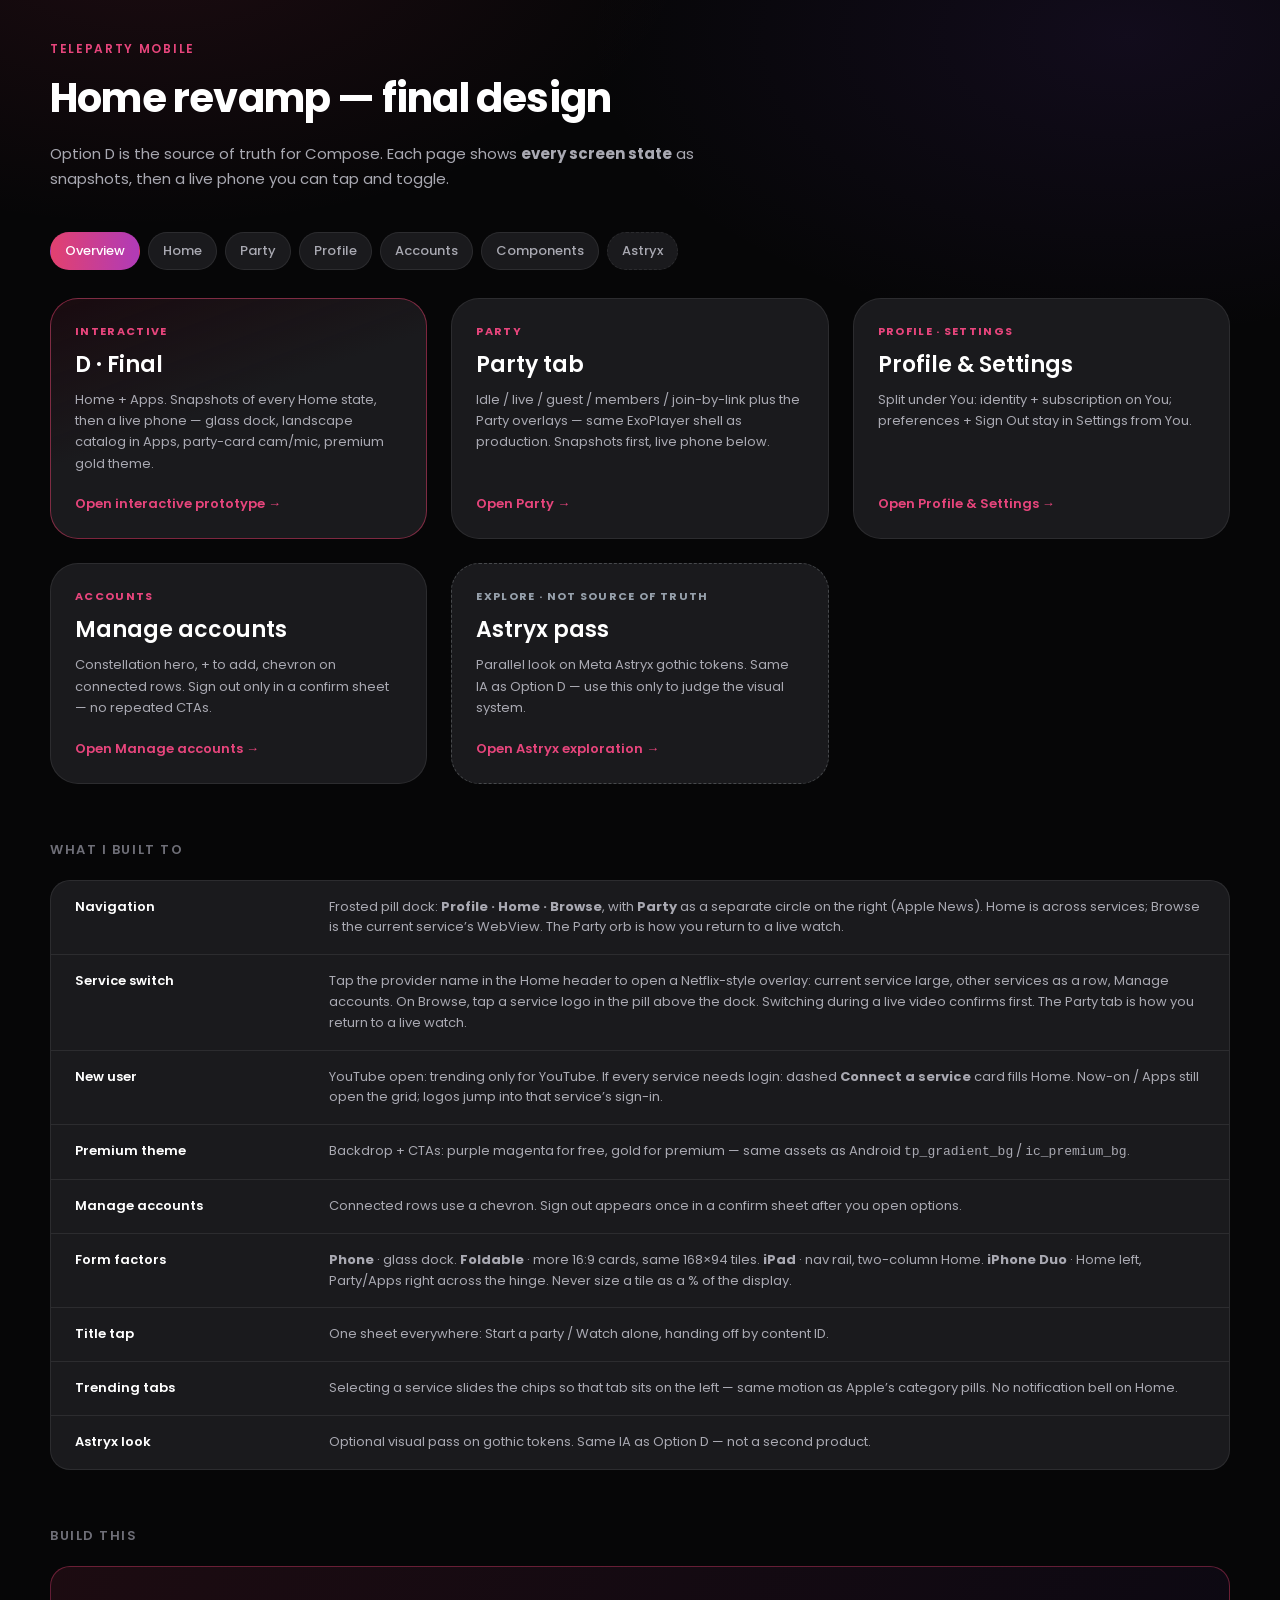
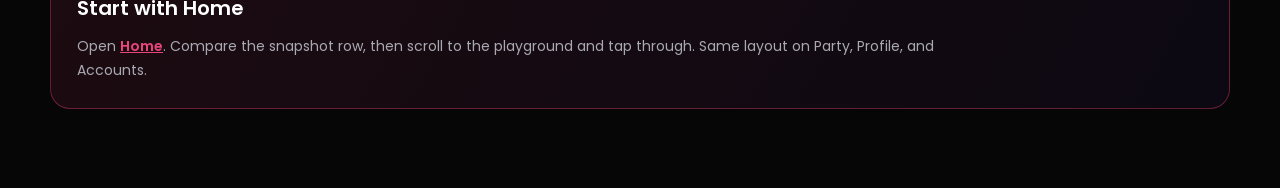
==== commit 7ebb99e1: "Enhance UI components and update styles for Netflix-style service switcher" ====
--- a/index.html
+++ b/index.html
@@ -5,8 +5,8 @@
 <title>Teleparty · Home revamp</title>
 <link rel="preconnect" href="https://fonts.googleapis.com">
 <link href="https://fonts.googleapis.com/css2?family=Poppins:wght@400;500;600;700;800&display=swap" rel="stylesheet">
-<link rel="stylesheet" href="assets/tokens.css?v=nav15">
-<link rel="stylesheet" href="assets/app.css?v=nav15">
+<link rel="stylesheet" href="assets/tokens.css?v=nav17">
+<link rel="stylesheet" href="assets/app.css?v=nav17">
 <style>
   .concepts { display: grid; grid-template-columns: repeat(auto-fit, minmax(300px, 1fr));
     gap: 24px; max-width: 1180px; margin: 0 auto; }
@@ -96,9 +96,9 @@
 <div class="section-label">What I built to</div>
 <div class="decisions">
   <div class="drow"><div class="k">Navigation</div>
-    <div class="v">Frosted pill dock. <b>Profile · Home · Browse · Party</b>. Home is across services; Browse is the current service’s WebView. Every tab shows its name. Inbox lives in the Home header.</div></div>
+    <div class="v">Frosted pill dock: <b>Profile · Home · Browse</b>, with <b>Party</b> as a separate circle on the right (Apple News). Home is across services; Browse is the current service’s WebView. The Party orb is how you return to a live watch.</div></div>
   <div class="drow"><div class="k">Service switch</div>
-    <div class="v">Tap the provider name in the Home header (icon + name + ▾, like Slack’s workspace switcher) to open Switch app. On Browse, tap a service logo in the pill above the dock. Switching during a live video confirms first. The Party tab is how you return to a live watch.</div></div>
+    <div class="v">Tap the provider name in the Home header to open a Netflix-style overlay: current service large, other services as a row, Manage accounts. On Browse, tap a service logo in the pill above the dock. Switching during a live video confirms first. The Party tab is how you return to a live watch.</div></div>
   <div class="drow"><div class="k">New user</div>
     <div class="v">YouTube open: trending only for YouTube. If every service needs login: dashed <b>Connect a service</b> card fills Home. Now-on / Apps still open the grid; logos jump into that service’s sign-in.</div></div>
   <div class="drow"><div class="k">Premium theme</div>
--- a/assets/app.css
+++ b/assets/app.css
@@ -180,6 +180,14 @@
 .pmark.round { border-radius: 50%; }
 .pmark.lg { width: 28px; height: 28px; font-size: 14px; border-radius: 8px; }
 .pmark.sm { width: 16px; height: 16px; font-size: 9px; border-radius: 4px; }
+.pmark.hero {
+  width: 92px; height: 92px; font-size: 36px; border-radius: 22px;
+  box-shadow: 0 8px 24px rgba(0,0,0,.35);
+}
+.pmark.face { width: 56px; height: 56px; font-size: 20px; border-radius: 14px; }
+.pmark.hero.plus, .pmark.face.plus {
+  background: #2a2a2e !important; color: #fff; font-size: 32px; font-weight: 400;
+}
 /* Chrome marks: white mono so pill / FAB / browse match nav outlines */
 .pmark.mono {
   background: transparent !important;
@@ -489,12 +497,15 @@
 .premium-strip .txt b { font-size: 13px; font-weight: 600; display: block; }
 .premium-strip .txt span { font-size: 11px; color: var(--text-secondary); }
 
-/* ---------- Capsule dock — Profile · Home · Browse · Party ---------- */
+/* ---------- Capsule dock — Profile · Home · Browse + Party orb ---------- */
 
 .nav-cluster {
   position: absolute; left: 50%; bottom: 12px; transform: translateX(-50%);
   z-index: 30; display: flex; flex-direction: column; align-items: center;
   gap: 8px; width: max-content; max-width: calc(100% - 20px);
+}
+.nav-dock {
+  display: flex; flex-direction: row; align-items: center; gap: 10px;
 }
 .nav {
   position: relative; left: auto; right: auto; bottom: auto;
@@ -507,6 +518,26 @@
   border: 1px solid rgba(255, 255, 255, 0.9);
   box-shadow: 0 10px 28px rgba(0, 0, 0, 0.22), inset 0 1px 0 rgba(255, 255, 255, 0.95);
 }
+.nav-orb {
+  width: 62px; height: 62px; flex: none; padding: 0; border-radius: 50%;
+  display: grid; place-items: center; cursor: pointer; z-index: 30;
+  background:
+    radial-gradient(circle at 28% 22%, rgba(255, 120, 180, 0.28), transparent 52%),
+    radial-gradient(circle at 82% 78%, rgba(90, 170, 255, 0.22), transparent 48%),
+    rgba(255, 255, 255, 0.78);
+  -webkit-backdrop-filter: blur(28px) saturate(1.8);
+  backdrop-filter: blur(28px) saturate(1.8);
+  border: 1px solid rgba(255, 255, 255, 0.92);
+  box-shadow: 0 10px 28px rgba(0, 0, 0, 0.22), inset 0 1px 0 rgba(255, 255, 255, 0.95);
+  color: #1a1a1a;
+}
+.nav-orb .ico { width: 22px; height: 22px; display: block; color: #1a1a1a; }
+.nav-orb .ico-wrap { position: relative; display: grid; place-items: center; }
+.nav-orb.active {
+  background:
+    radial-gradient(circle at 50% 45%, #fff 0%, rgba(255,255,255,0.7) 38%, rgba(255,255,255,0.78) 70%),
+    rgba(255, 255, 255, 0.92);
+}
 .nav.live,
 .nav-cluster.live .nav {
   background: rgba(255, 255, 255, 0.72);
@@ -605,7 +636,8 @@
 
 /* Notification dot on a nav item */
 .nav-item .ico-wrap { position: relative; }
-.nav-item .ndot {
+.nav-item .ndot,
+.nav-orb .ndot {
   position: absolute; top: -2px; right: -4px; width: 8px; height: 8px;
   border-radius: 50%; background: var(--live); border: 2px solid #fff;
 }
@@ -660,7 +692,81 @@
 .bservice-name { font-size: 14px; font-weight: 600; white-space: nowrap; overflow: hidden; text-overflow: ellipsis; }
 .bservice-sub { font-size: 10px; color: var(--text-tertiary); margin-top: 1px; }
 
-/* ---------- Switch Services sheet (Free / Premium grids) ---------- */
+/* ---------- Switch Services — Netflix profile-switch overlay ---------- */
+
+.sheet-profiles {
+  inset: 10px 10px 12px;
+  top: 10px; bottom: 12px; left: 10px; right: 10px;
+  max-height: none;
+  overflow-y: auto;
+  border-radius: 22px;
+  background: #161616;
+  border: 1px solid rgba(255,255,255,.08);
+  padding: 6px 16px 28px;
+  display: flex;
+  flex-direction: column;
+  align-items: stretch;
+}
+.nf-head {
+  position: relative;
+  display: flex;
+  align-items: center;
+  justify-content: center;
+  min-height: 48px;
+  margin-bottom: 8px;
+}
+.nf-title { font-size: 17px; font-weight: 650; color: #fff; }
+.nf-x {
+  position: absolute; right: 0; top: 50%; transform: translateY(-50%);
+  width: 36px; height: 36px; border-radius: 50%;
+  background: rgba(255,255,255,.08); border: 0; color: #fff;
+  display: grid; place-items: center; cursor: pointer; padding: 0;
+}
+.nf-x .ico { width: 16px; height: 16px; }
+.nf-card {
+  background: #1f1f1f;
+  border-radius: 18px;
+  padding: 28px 16px 24px;
+  display: flex;
+  justify-content: center;
+}
+.nf-hero {
+  display: flex; flex-direction: column; align-items: center; gap: 12px;
+  background: none; border: 0; color: #fff; cursor: pointer; padding: 0;
+}
+.nf-hero-name { font-size: 18px; font-weight: 650; }
+.nf-row {
+  display: flex; gap: 16px; overflow-x: auto; padding: 22px 4px 8px;
+  justify-content: flex-start; scrollbar-width: none;
+}
+.nf-row::-webkit-scrollbar { display: none; }
+.nf-face {
+  flex: none; width: 72px;
+  display: flex; flex-direction: column; align-items: center; gap: 8px;
+  background: none; border: 0; color: #fff; cursor: pointer; padding: 0;
+}
+.nf-face.add { opacity: 0.72; }
+.nf-face.add .pmark.face { position: relative; }
+.nf-face.add .pmark.face::after {
+  content: "+"; position: absolute; right: -4px; bottom: -4px;
+  width: 18px; height: 18px; border-radius: 50%;
+  background: #e23e6b; color: #fff; font-size: 12px; font-weight: 700;
+  display: grid; place-items: center; line-height: 1;
+}
+.nf-face-name {
+  font-size: 11px; font-weight: 500; color: rgba(255,255,255,.72);
+  max-width: 72px; white-space: nowrap; overflow: hidden; text-overflow: ellipsis;
+}
+.nf-manage {
+  align-self: center;
+  margin-top: 10px;
+  height: 36px; padding: 0 18px;
+  border-radius: 999px;
+  background: rgba(255,255,255,.08);
+  border: 1px solid rgba(255,255,255,.16);
+  color: #fff; font-size: 14px; font-weight: 600;
+  cursor: pointer;
+}
 
 .sheet-switch { padding-bottom: 28px; max-height: 78%; overflow-y: auto; }
 .svc-sec { margin-top: 18px; }
@@ -1759,6 +1865,24 @@
   background: rgba(19, 19, 22, 0.72);
   z-index: 32;
 }
+.phone.device-expanded .nav-dock {
+  flex-direction: column;
+  flex: 1;
+  width: 100%;
+  min-height: 0;
+  gap: 8px;
+}
+.phone.device-expanded .nav-orb {
+  margin-top: auto;
+  width: 48px; height: 48px;
+  background: rgba(255, 255, 255, 0.12);
+  border-color: rgba(255, 255, 255, 0.18);
+  box-shadow: none;
+}
+.phone.device-expanded .nav-orb .ico { color: #fafafa; }
+.phone.device-expanded .nav-orb.active {
+  background: rgba(255, 255, 255, 0.18);
+}
 .phone.device-expanded .nav {
   background: transparent;
   border: 0;
@@ -1855,6 +1979,14 @@
   overflow-y: auto;
   border-radius: var(--r-xl);
   border: 1px solid var(--hairline-strong);
+}
+.phone.device-medium .sheet.sheet-profiles,
+.phone.device-expanded .sheet.sheet-profiles {
+  inset: 16px;
+  top: 16px; bottom: 16px; left: 16px; right: 16px;
+  transform: none;
+  width: auto;
+  max-height: none;
 }
 .phone.device-expanded .sheet {
   margin-left: calc(var(--nav-rail-w) / 2);
@@ -1939,6 +2071,9 @@
   height: 56px;
   padding: 3px 4px;
 }
+.phone.device-dual .duo-pane .nav-orb {
+  width: 56px; height: 56px;
+}
 .phone.device-dual .duo-pane .nav-tabs {
   display: flex;
   height: 100%;
@@ -1963,6 +2098,13 @@
   max-height: 82%;
   overflow-y: auto;
   border-radius: var(--r-xl);
+}
+.phone.device-dual > .sheet.sheet-profiles {
+  inset: 12px;
+  top: 12px; bottom: 12px; left: 12px; right: 12px;
+  transform: none;
+  width: auto;
+  max-height: none;
 }
 
 .device-gallery {
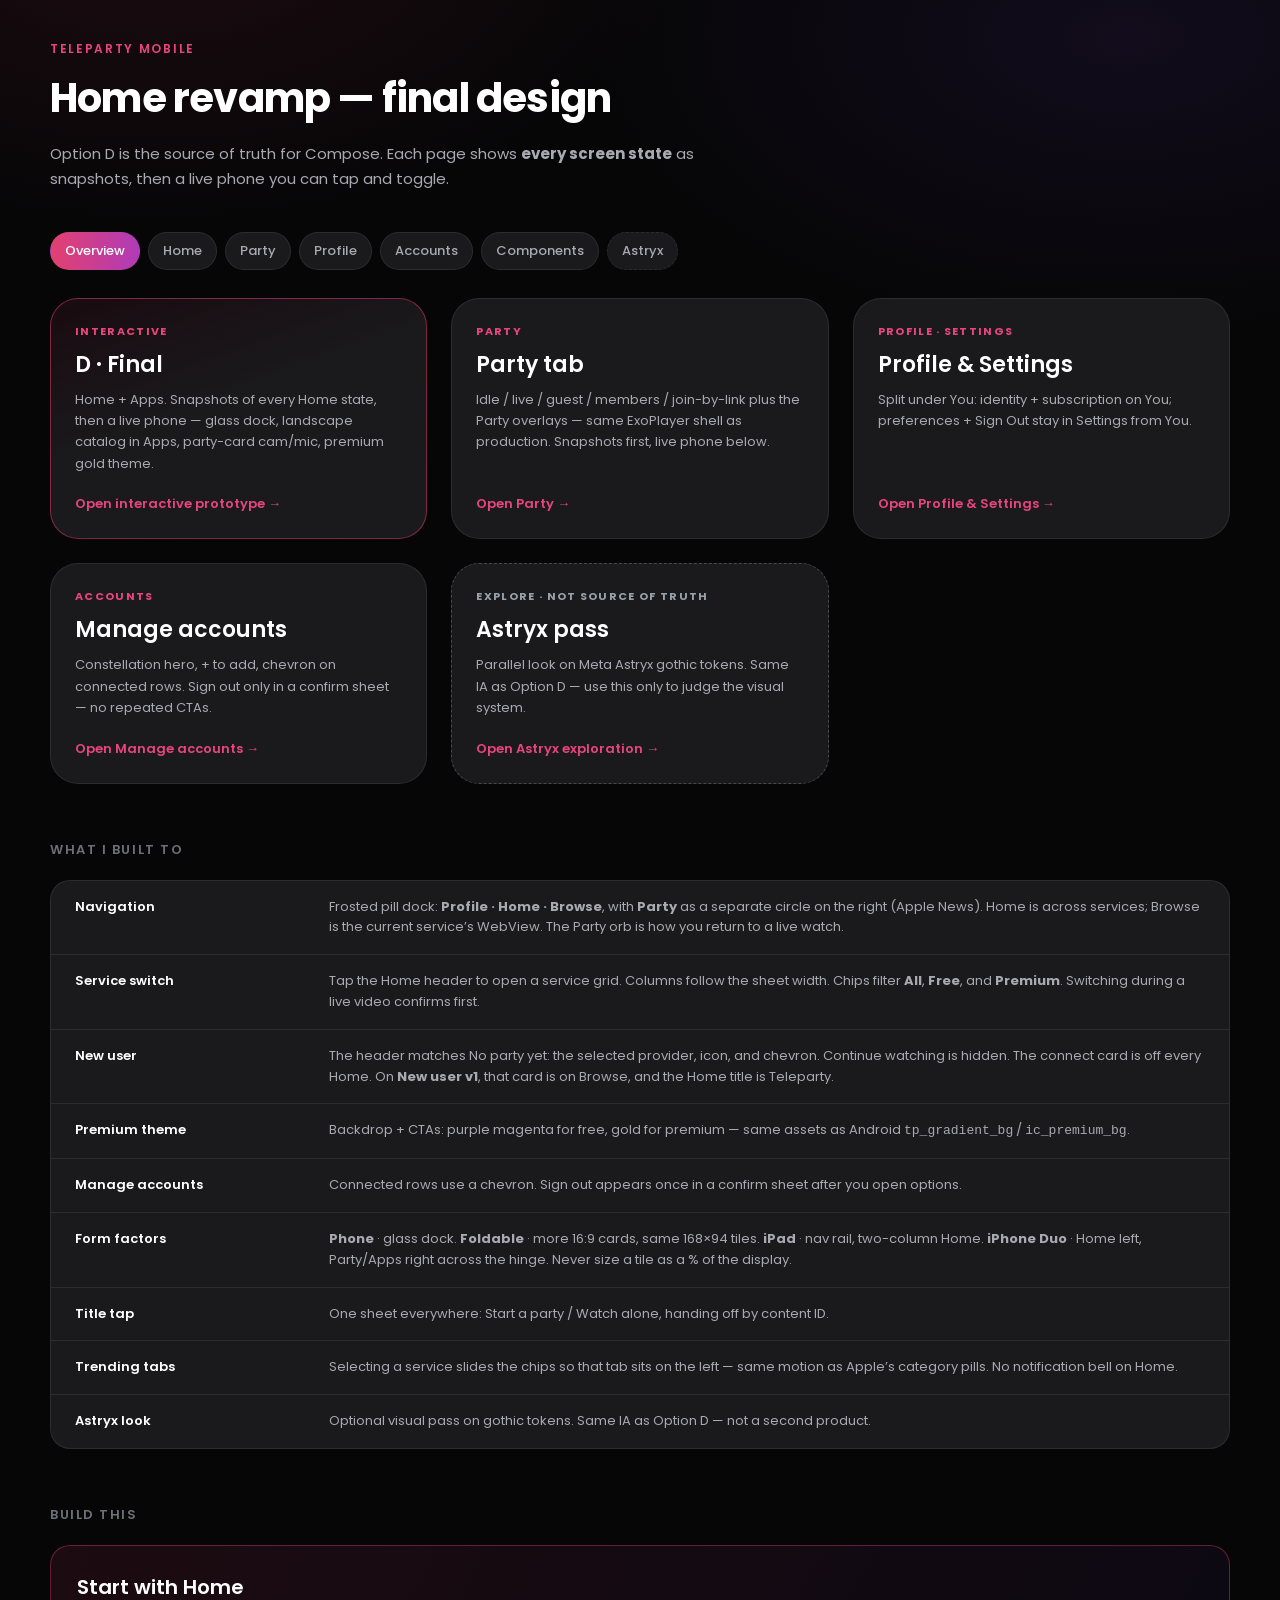
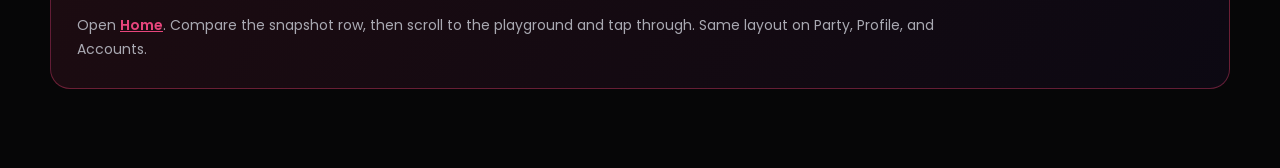
==== commit 1970355d: "Refactor code structure for improved readability and maintainability" ====
--- a/index.html
+++ b/index.html
@@ -5,8 +5,8 @@
 <title>Teleparty · Home revamp</title>
 <link rel="preconnect" href="https://fonts.googleapis.com">
 <link href="https://fonts.googleapis.com/css2?family=Poppins:wght@400;500;600;700;800&display=swap" rel="stylesheet">
-<link rel="stylesheet" href="assets/tokens.css?v=nav17">
-<link rel="stylesheet" href="assets/app.css?v=nav17">
+<link rel="stylesheet" href="assets/tokens.css?v=nav40">
+<link rel="stylesheet" href="assets/app.css?v=nav40">
 <style>
   .concepts { display: grid; grid-template-columns: repeat(auto-fit, minmax(300px, 1fr));
     gap: 24px; max-width: 1180px; margin: 0 auto; }
@@ -98,9 +98,9 @@
   <div class="drow"><div class="k">Navigation</div>
     <div class="v">Frosted pill dock: <b>Profile · Home · Browse</b>, with <b>Party</b> as a separate circle on the right (Apple News). Home is across services; Browse is the current service’s WebView. The Party orb is how you return to a live watch.</div></div>
   <div class="drow"><div class="k">Service switch</div>
-    <div class="v">Tap the provider name in the Home header to open a Netflix-style overlay: current service large, other services as a row, Manage accounts. On Browse, tap a service logo in the pill above the dock. Switching during a live video confirms first. The Party tab is how you return to a live watch.</div></div>
+    <div class="v">Tap the Home header to open a service grid. Columns follow the sheet width. Chips filter <b>All</b>, <b>Free</b>, and <b>Premium</b>. Switching during a live video confirms first.</div></div>
   <div class="drow"><div class="k">New user</div>
-    <div class="v">YouTube open: trending only for YouTube. If every service needs login: dashed <b>Connect a service</b> card fills Home. Now-on / Apps still open the grid; logos jump into that service’s sign-in.</div></div>
+    <div class="v">The header matches No party yet: the selected provider, icon, and chevron. Continue watching is hidden. The connect card is off every Home. On <b>New user v1</b>, that card is on Browse, and the Home title is Teleparty.</div></div>
   <div class="drow"><div class="k">Premium theme</div>
     <div class="v">Backdrop + CTAs: purple magenta for free, gold for premium — same assets as Android <code>tp_gradient_bg</code> / <code>ic_premium_bg</code>.</div></div>
   <div class="drow"><div class="k">Manage accounts</div>
--- a/assets/app.css
+++ b/assets/app.css
@@ -135,6 +135,24 @@
 .ws-switch .pmark.round {
   width: 36px; height: 36px; font-size: 13px; border-radius: 50%; flex: none;
 }
+/* Provider-cycle mark: one logo at a time, 1.2s each, across every provider (12s loop). */
+.brand-lottie {
+  width: 36px; height: 36px; position: relative; flex: none;
+}
+.brand-lottie .brand-frame {
+  position: absolute; inset: 0;
+  display: grid; place-items: center;
+  opacity: 0; transform: scale(0.78);
+  animation: brandCycle 12s infinite;
+}
+.brand-lottie .pmark.round { margin: 0; }
+@keyframes brandCycle {
+  0% { opacity: 0; transform: scale(0.82); }
+  1.6% { opacity: 1; transform: scale(1); }
+  10% { opacity: 1; transform: scale(1); }
+  11.6% { opacity: 0; transform: scale(0.9); }
+  100% { opacity: 0; transform: scale(0.82); }
+}
 .ws-logo.plus {
   width: 36px; height: 36px; border-radius: 50%; flex: none;
   display: grid; place-items: center;
@@ -146,8 +164,10 @@
   white-space: nowrap; overflow: hidden; text-overflow: ellipsis; min-width: 0;
 }
 .ws-chev {
-  font-size: 11px; opacity: 0.7; flex: none; line-height: 1; margin-top: 3px;
-}
+  flex: none; width: 26px; height: 26px; opacity: 0.9;
+  display: grid; place-items: center; color: #fff;
+}
+.ws-chev svg { display: block; width: 24px; height: 24px; }
 
 .now-chip, .service-chip {
   display: inline-flex; align-items: center; gap: 6px;
@@ -307,11 +327,11 @@
   scrollbar-width: none;
 }
 .d-grid::-webkit-scrollbar { display: none; }
-.d-grid .poster {
-  width: var(--tile-poster-w);
-  height: var(--tile-poster-h);
+.d-grid .poster,
+.d-grid .trend-card {
   flex: none;
 }
+.d-grid .poster { width: var(--tile-poster-w); height: var(--tile-poster-h); }
 .d-connect {
   margin: 10px 20px 0; padding: 12px 14px; border-radius: var(--r-md);
   background: rgba(255,255,255,.04); border: 1px solid var(--hairline);
@@ -388,15 +408,58 @@
 }
 .d-actions { display: flex; gap: 8px; margin-top: 12px; }
 .d-actions .btn { flex: 1; }
-.d-chip {
-  flex: none; width: 168px; display: flex; gap: 10px; align-items: center;
-  border-radius: var(--r-sm); padding: 8px;
-}
-.d-chip .th { width: 64px; height: 36px; border-radius: 8px; position: relative; overflow: hidden; flex: none; }
-.d-chip .th .art { position: absolute; inset: 0; }
-.d-chip .txt { min-width: 0; flex: 1; text-align: left; }
-.d-chip .txt .t { font-size: 11.5px; font-weight: 600; white-space: nowrap; overflow: hidden; text-overflow: ellipsis; }
-.d-chip .txt .s { font-size: 9.5px; color: var(--text-tertiary); margin: 3px 0 5px; }
+.cw-card,
+.trend-card {
+  flex: none;
+  display: flex; flex-direction: row; align-items: center; gap: 10px;
+  text-align: left;
+  border-radius: 14px;
+  background: var(--surface);
+  border: 1px solid var(--hairline);
+  color: inherit; font-family: var(--font); cursor: pointer;
+}
+.cw-card { width: 272px; padding: 10px 12px; }
+.trend-card { width: max-content; max-width: 260px; padding: 8px; }
+.cw-card .th,
+.trend-card .th {
+  position: relative; flex: none;
+  width: 132px; height: 74px;
+  border-radius: 10px; overflow: hidden; background: var(--surface-2);
+}
+.cw-card .th .art,
+.trend-card .th .art { position: absolute; inset: 0; }
+.cw-card .play,
+.trend-card .play {
+  position: absolute; left: 50%; top: 50%; z-index: 3;
+  transform: translate(-50%, -50%);
+  background: rgba(12, 12, 16, 0.48);
+  backdrop-filter: blur(8px);
+  border: 1.5px solid rgba(255, 255, 255, 0.78);
+}
+.cw-card .meta,
+.trend-card .meta {
+  display: flex; flex-direction: column; align-items: flex-start; justify-content: center;
+  min-width: 0;
+}
+.cw-card .meta { flex: 1; }
+.trend-card .meta { flex: none; width: max-content; max-width: 108px; }
+.cw-card .badge,
+.trend-card .badge {
+  position: absolute; top: 6px; left: 6px; z-index: 3; line-height: 0;
+}
+.cw-card .txt { min-width: 0; width: 100%; }
+.trend-card .txt { min-width: 0; width: max-content; max-width: 100%; }
+.cw-card .txt .t,
+.trend-card .txt .t {
+  font-size: 12px; font-weight: 600; color: var(--text);
+  line-height: 1.25;
+  display: -webkit-box; -webkit-line-clamp: 2; -webkit-box-orient: vertical;
+  overflow: hidden; overflow-wrap: normal; word-break: normal; white-space: normal;
+}
+.cw-card .txt .s,
+.trend-card .txt .s { font-size: 10px; color: var(--text-tertiary); margin: 2px 0 0; }
+.cw-card .progress,
+.trend-card .progress { margin-top: 6px; width: 100%; }
 
 /* ---------- Buttons ---------- */
 
@@ -700,72 +763,76 @@
   max-height: none;
   overflow-y: auto;
   border-radius: 22px;
-  background: #161616;
+  background: #0c0c0e;
   border: 1px solid rgba(255,255,255,.08);
   padding: 6px 16px 28px;
   display: flex;
   flex-direction: column;
   align-items: stretch;
 }
-.nf-head {
+.picker-top {
+  display: flex; align-items: center; justify-content: space-between;
+  padding: 18px 2px 0;
+}
+.picker-title {
+  font-size: 34px; font-weight: 800; font-style: italic; letter-spacing: -0.04em;
+  line-height: 1; color: #fff;
+}
+.picker-kicker {
+  margin: 22px 2px 0;
+  font-size: 12px; font-weight: 650; letter-spacing: 0.14em;
+  text-transform: uppercase; color: rgba(255,255,255,.42);
+}
+.picker-filters {
+  display: flex; gap: 8px; margin: 14px 0 16px; flex-wrap: wrap;
+}
+.picker-chip {
+  height: 32px; padding: 0 14px; border-radius: 999px;
+  border: 1px solid rgba(255,255,255,.16);
+  background: transparent; color: rgba(255,255,255,.7);
+  font-family: var(--font); font-size: 13px; font-weight: 650; cursor: pointer;
+}
+.picker-chip[aria-selected="true"] {
+  background: #fff; color: #111; border-color: #fff;
+}
+.picker-grid {
+  display: grid;
+  grid-template-columns: repeat(auto-fill, minmax(104px, 1fr));
+  gap: 12px;
+}
+.picker-tile {
   position: relative;
-  display: flex;
-  align-items: center;
-  justify-content: center;
-  min-height: 48px;
-  margin-bottom: 8px;
-}
-.nf-title { font-size: 17px; font-weight: 650; color: #fff; }
-.nf-x {
-  position: absolute; right: 0; top: 50%; transform: translateY(-50%);
-  width: 36px; height: 36px; border-radius: 50%;
-  background: rgba(255,255,255,.08); border: 0; color: #fff;
-  display: grid; place-items: center; cursor: pointer; padding: 0;
-}
-.nf-x .ico { width: 16px; height: 16px; }
-.nf-card {
-  background: #1f1f1f;
-  border-radius: 18px;
-  padding: 28px 16px 24px;
-  display: flex;
-  justify-content: center;
-}
-.nf-hero {
-  display: flex; flex-direction: column; align-items: center; gap: 12px;
-  background: none; border: 0; color: #fff; cursor: pointer; padding: 0;
-}
-.nf-hero-name { font-size: 18px; font-weight: 650; }
-.nf-row {
-  display: flex; gap: 16px; overflow-x: auto; padding: 22px 4px 8px;
-  justify-content: flex-start; scrollbar-width: none;
-}
-.nf-row::-webkit-scrollbar { display: none; }
-.nf-face {
-  flex: none; width: 72px;
-  display: flex; flex-direction: column; align-items: center; gap: 8px;
-  background: none; border: 0; color: #fff; cursor: pointer; padding: 0;
-}
-.nf-face.add { opacity: 0.72; }
-.nf-face.add .pmark.face { position: relative; }
-.nf-face.add .pmark.face::after {
-  content: "+"; position: absolute; right: -4px; bottom: -4px;
+  aspect-ratio: 1;
+  min-width: 0;
+  border-radius: 22px;
+  background: #1a1a1d;
+  border: 2px solid transparent;
+  color: #fff; font-family: var(--font); cursor: pointer;
+  display: flex; flex-direction: column; align-items: center; justify-content: center;
+  gap: 10px; padding: 14px 8px 12px;
+}
+.picker-tile.on {
+  border-color: transparent;
+  background:
+    linear-gradient(#1a1a1d, #1a1a1d) padding-box,
+    linear-gradient(135deg, #e2416f 0%, #b03bb8 55%, #7b3fd4 100%) border-box;
+  box-shadow: 0 0 16px rgba(176, 59, 184, 0.38);
+}
+.picker-logo .pmark.round {
+  width: 52px; height: 52px; font-size: 15px; border-radius: 50%;
+}
+.picker-name {
+  font-size: 13px; font-weight: 650; text-align: center; line-height: 1.15;
+  max-width: 100%; overflow: hidden; text-overflow: ellipsis; white-space: nowrap;
+}
+.picker-star {
+  position: absolute; top: 8px; right: 8px;
   width: 18px; height: 18px; border-radius: 50%;
-  background: #e23e6b; color: #fff; font-size: 12px; font-weight: 700;
-  display: grid; place-items: center; line-height: 1;
-}
-.nf-face-name {
-  font-size: 11px; font-weight: 500; color: rgba(255,255,255,.72);
-  max-width: 72px; white-space: nowrap; overflow: hidden; text-overflow: ellipsis;
-}
-.nf-manage {
-  align-self: center;
-  margin-top: 10px;
-  height: 36px; padding: 0 18px;
-  border-radius: 999px;
-  background: rgba(255,255,255,.08);
-  border: 1px solid rgba(255,255,255,.16);
-  color: #fff; font-size: 14px; font-weight: 600;
-  cursor: pointer;
+  background: var(--premium); color: #1a1400;
+  font-size: 11px; line-height: 18px; text-align: center;
+}
+.picker-empty {
+  margin: 8px 2px 16px; font-size: 13px; color: rgba(255,255,255,.5);
 }
 
 .sheet-switch { padding-bottom: 28px; max-height: 78%; overflow-y: auto; }
@@ -1054,6 +1121,12 @@
 }
 
 .apps-catalog { position: relative; z-index: 10; padding-top: 28px; }
+.apps-catalog.connect-only {
+  position: absolute; inset: 0; z-index: 10;
+  display: flex; align-items: center; justify-content: center;
+  padding: 24px 0 96px;
+}
+.apps-catalog.connect-only .d-onboard { margin: 0 20px; width: 100%; max-width: 340px; }
 .wv.embedded { background: transparent; border-top: 0; padding-top: 0; }
 .wv.embedded .wv-cats { padding-top: 4px; }
 
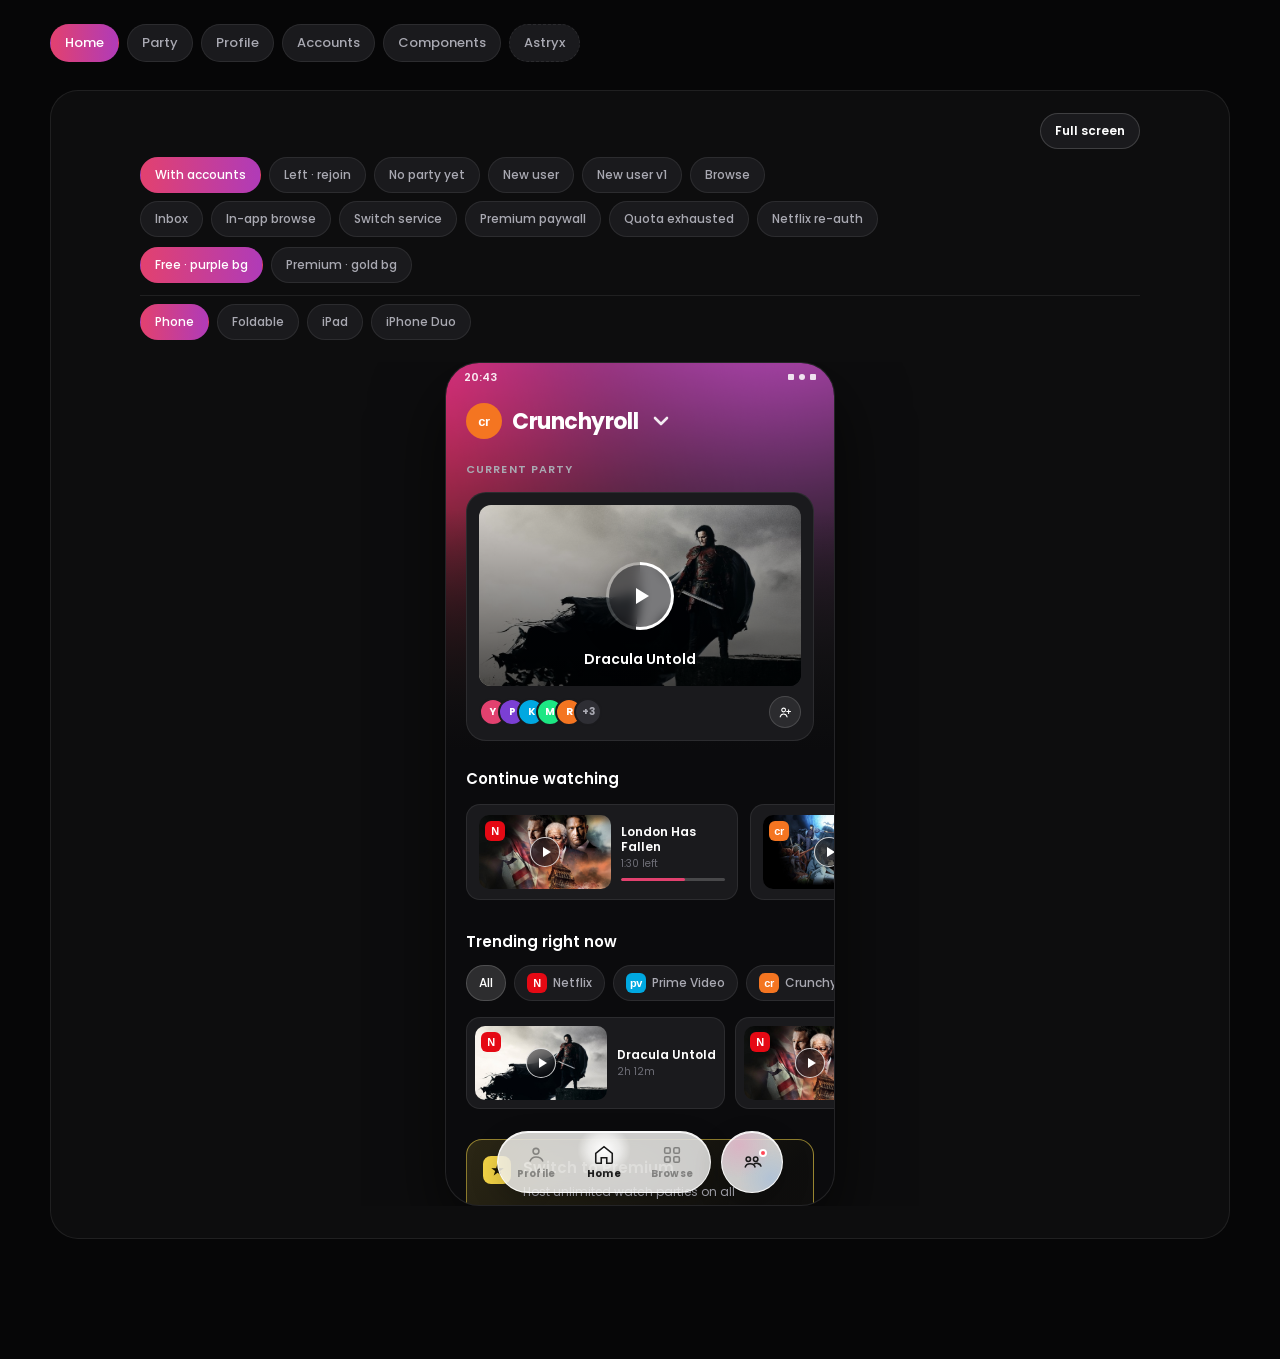
==== commit 9ab490d4: "Refactor HTML structure and styles across multiple pages for Teleparty revamp - Redirect concept-d.h" ====
--- a/index.html
+++ b/index.html
@@ -2,57 +2,16 @@
 <html lang="en">
 <head>
 <meta charset="utf-8">
-<title>Teleparty · Home revamp</title>
+<title>Home · Teleparty revamp</title>
 <link rel="preconnect" href="https://fonts.googleapis.com">
-<link href="https://fonts.googleapis.com/css2?family=Poppins:wght@400;500;600;700;800&display=swap" rel="stylesheet">
-<link rel="stylesheet" href="assets/tokens.css?v=nav40">
-<link rel="stylesheet" href="assets/app.css?v=nav40">
-<style>
-  .concepts { display: grid; grid-template-columns: repeat(auto-fit, minmax(300px, 1fr));
-    gap: 24px; max-width: 1180px; margin: 0 auto; }
-  .ccard { background: var(--surface); border: 1px solid var(--hairline);
-    border-radius: var(--r-xl); padding: 24px; text-decoration: none; color: inherit;
-    display: flex; flex-direction: column; transition: .18s; }
-  .ccard:hover { border-color: var(--hairline-strong); transform: translateY(-3px); }
-  .ccard.final { border-color: rgba(226, 62, 107, .5);
-    background: linear-gradient(160deg, rgba(226, 62, 107, .09), var(--surface) 45%); }
-  .ccard .tag { font-size: 11px; letter-spacing: .12em; text-transform: uppercase;
-    font-weight: 700; color: var(--brand-pink); margin-bottom: 8px; }
-  .ccard h2 { font-size: 22px; font-weight: 600; margin-bottom: 8px; }
-  .ccard > p { font-size: 13px; color: var(--text-secondary); line-height: 1.65; margin-bottom: 20px; }
-  .ccard .open { font-size: 13px; font-weight: 600; color: var(--brand-pink); margin-top: auto; }
-
-  .decisions { max-width: 1180px; margin: 0 auto; background: var(--surface);
-    border: 1px solid var(--hairline); border-radius: var(--r-lg); overflow: hidden; }
-  .drow { display: grid; grid-template-columns: 230px 1fr; gap: 24px;
-    padding: 16px 24px; border-bottom: 1px solid var(--hairline); }
-  .drow:last-child { border-bottom: none; }
-  .drow .k { font-size: 13px; font-weight: 600; }
-  .drow .v { font-size: 13px; color: var(--text-secondary); line-height: 1.6; }
-  .rec { max-width: 1180px; margin: 0 auto; padding: 26px;
-    border-radius: var(--r-lg); border: 1px solid rgba(226,62,107,.4);
-    background: linear-gradient(120deg, rgba(226,62,107,.10), rgba(123,63,212,.06)); }
-  .rec h2 { font-size: 20px; font-weight: 600; margin-bottom: 12px; }
-  .rec p { font-size: 14px; color: var(--text-secondary); line-height: 1.7; max-width: 860px; }
-  .ccard.explore {
-    border-style: dashed;
-    border-color: rgba(232, 241, 246, 0.22);
-  }
-  .ccard.explore .tag { color: #96a0ab; }
-  .crumb.explore { border-style: dashed; }
-</style>
+<link href="https://fonts.googleapis.com/css2?family=Poppins:ital,wght@0,400;0,500;0,600;0,700;0,800;1,800&display=swap" rel="stylesheet">
+<link rel="stylesheet" href="assets/tokens.css?v=nav43">
+<link rel="stylesheet" href="assets/app.css?v=nav43">
 </head>
 <body>
 
-<div class="page-head">
-  <div class="eyebrow">Teleparty mobile</div>
-  <h1>Home revamp — final design</h1>
-  <p>Option D is the source of truth for Compose. Each page shows <b>every screen state</b> as snapshots, then a live phone you can tap and toggle.</p>
-</div>
-
 <div class="crumbs">
-  <a class="crumb active" href="index.html">Overview</a>
-  <a class="crumb" href="concept-d.html">Home</a>
+  <a class="crumb active" href="index.html">Home</a>
   <a class="crumb" href="party.html">Party</a>
   <a class="crumb" href="profile-settings.html">Profile</a>
   <a class="crumb" href="manage-accounts.html">Accounts</a>
@@ -60,66 +19,15 @@
   <a class="crumb explore" href="astryx.html">Astryx</a>
 </div>
 
-<div class="concepts">
-  <a class="ccard final" href="concept-d.html">
-    <div class="tag">Interactive</div>
-    <h2>D · Final</h2>
-    <p>Home + Apps. Snapshots of every Home state, then a live phone — glass dock, landscape catalog in Apps, party-card cam/mic, premium gold theme.</p>
-    <div class="open">Open interactive prototype →</div>
-  </a>
-  <a class="ccard" href="party.html">
-    <div class="tag">Party</div>
-    <h2>Party tab</h2>
-    <p>Idle / live / guest / members / join-by-link plus the Party overlays — same ExoPlayer shell as production. Snapshots first, live phone below.</p>
-    <div class="open">Open Party →</div>
-  </a>
-  <a class="ccard" href="profile-settings.html">
-    <div class="tag">Profile · Settings</div>
-    <h2>Profile &amp; Settings</h2>
-    <p>Split under You: identity + subscription on You; preferences + Sign Out stay in Settings from You.</p>
-    <div class="open">Open Profile &amp; Settings →</div>
-  </a>
-  <a class="ccard" href="manage-accounts.html">
-    <div class="tag">Accounts</div>
-    <h2>Manage accounts</h2>
-    <p>Constellation hero, + to add, chevron on connected rows. Sign out only in a confirm sheet — no repeated CTAs.</p>
-    <div class="open">Open Manage accounts →</div>
-  </a>
-  <a class="ccard explore" href="astryx.html">
-    <div class="tag">Explore · not source of truth</div>
-    <h2>Astryx pass</h2>
-    <p>Parallel look on Meta Astryx gothic tokens. Same IA as Option D — use this only to judge the visual system.</p>
-    <div class="open">Open Astryx exploration →</div>
-  </a>
-</div>
+<div id="proto"></div>
 
-<div class="section-label">What I built to</div>
-<div class="decisions">
-  <div class="drow"><div class="k">Navigation</div>
-    <div class="v">Frosted pill dock: <b>Profile · Home · Browse</b>, with <b>Party</b> as a separate circle on the right (Apple News). Home is across services; Browse is the current service’s WebView. The Party orb is how you return to a live watch.</div></div>
-  <div class="drow"><div class="k">Service switch</div>
-    <div class="v">Tap the Home header to open a service grid. Columns follow the sheet width. Chips filter <b>All</b>, <b>Free</b>, and <b>Premium</b>. Switching during a live video confirms first.</div></div>
-  <div class="drow"><div class="k">New user</div>
-    <div class="v">The header matches No party yet: the selected provider, icon, and chevron. Continue watching is hidden. The connect card is off every Home. On <b>New user v1</b>, that card is on Browse, and the Home title is Teleparty.</div></div>
-  <div class="drow"><div class="k">Premium theme</div>
-    <div class="v">Backdrop + CTAs: purple magenta for free, gold for premium — same assets as Android <code>tp_gradient_bg</code> / <code>ic_premium_bg</code>.</div></div>
-  <div class="drow"><div class="k">Manage accounts</div>
-    <div class="v">Connected rows use a chevron. Sign out appears once in a confirm sheet after you open options.</div></div>
-  <div class="drow"><div class="k">Form factors</div>
-    <div class="v"><b>Phone</b> · glass dock. <b>Foldable</b> · more 16:9 cards, same 168×94 tiles. <b>iPad</b> · nav rail, two-column Home. <b>iPhone Duo</b> · Home left, Party/Apps right across the hinge. Never size a tile as a % of the display.</div></div>
-  <div class="drow"><div class="k">Title tap</div>
-    <div class="v">One sheet everywhere: Start a party / Watch alone, handing off by content ID.</div></div>
-  <div class="drow"><div class="k">Trending tabs</div>
-    <div class="v">Selecting a service slides the chips so that tab sits on the left — same motion as Apple’s category pills. No notification bell on Home.</div></div>
-  <div class="drow"><div class="k">Astryx look</div>
-    <div class="v">Optional visual pass on gothic tokens. Same IA as Option D — not a second product.</div></div>
-</div>
-
-<div class="section-label">Build this</div>
-<div class="rec">
-  <h2>Start with Home</h2>
-  <p>Open <a href="concept-d.html" style="color:var(--brand-pink);font-weight:600">Home</a>. Compare the snapshot row, then scroll to the playground and tap through. Same layout on Party, Profile, and Accounts.</p>
-</div>
-
+<script src="assets/app.js?v=nav43"></script>
+<script src="assets/proto.js?v=nav43"></script>
+<script>
+mountPage({
+  play: document.getElementById("proto"),
+  page: "home",
+});
+</script>
 </body>
 </html>
--- a/assets/tokens.css
+++ b/assets/tokens.css
@@ -12,13 +12,12 @@
   --hairline: rgba(255, 255, 255, 0.08);
   --hairline-strong: rgba(255, 255, 255, 0.16);
 
-  /* Brand */
-  --brand-magenta: #e23e6b;
-  --brand-pink: #e7457c;
+  /* Brand — one magenta, one purple, one CTA. */
+  --brand-magenta: #e2416f;
+  --brand-pink: #e2416f;
   --brand-purple: #8b3fd4;
-  --brand-violet: #6c63ff;
-  --grad-brand: linear-gradient(135deg, #e23e6b 0%, #b03bb8 55%, #7b3fd4 100%);
-  --grad-brand-soft: linear-gradient(160deg, rgba(226, 62, 107, 0.55) 0%, rgba(123, 63, 212, 0.35) 60%, rgba(11, 11, 13, 0) 100%);
+  --grad-brand: linear-gradient(135deg, #e2416f 0%, #b03bb8 55%, #7b3fd4 100%);
+  --grad-brand-soft: linear-gradient(160deg, rgba(226, 65, 111, 0.55) 0%, rgba(123, 63, 212, 0.35) 60%, rgba(11, 11, 13, 0) 100%);
   --grad-cta: linear-gradient(90deg, #e2416f 0%, #b03bb8 100%);
 
   /* Premium */
--- a/assets/app.css
+++ b/assets/app.css
@@ -11,11 +11,7 @@
   font-family: var(--font);
   background: #060607;
   color: var(--text);
-  padding: 40px 32px 80px;
-  background-image:
-    radial-gradient(900px 500px at 12% -8%, rgba(226, 62, 107, 0.10), transparent 60%),
-    radial-gradient(900px 500px at 88% 4%, rgba(123, 63, 212, 0.10), transparent 60%);
-  background-attachment: fixed;
+  padding: 24px 32px 80px;
 }
 
 a { color: inherit; }
@@ -1204,7 +1200,7 @@
   max-width: 1000px; width: 100%;
 }
 .proto-toolbar-top {
-  display: flex; align-items: center; justify-content: space-between; gap: 12px;
+  display: flex; align-items: center; justify-content: flex-end; gap: 12px;
 }
 .proto-fs-btn {
   flex: none; padding: 8px 14px; border-radius: var(--r-pill);
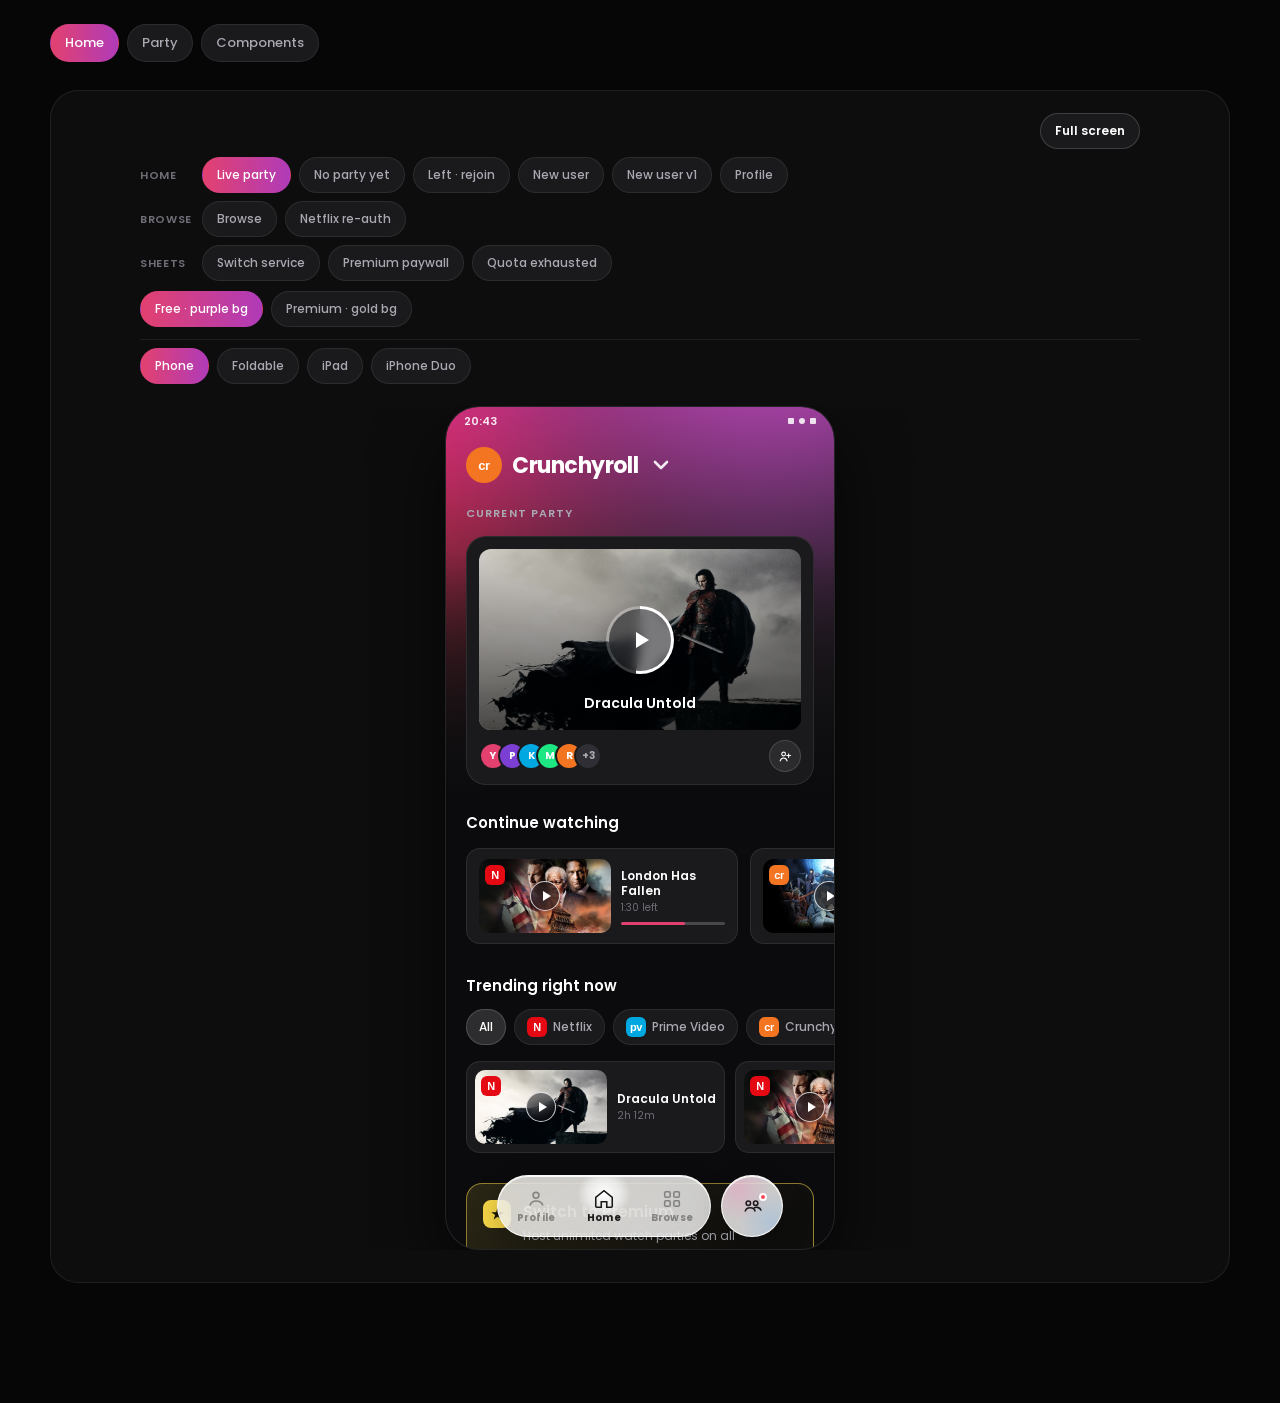
==== commit 0526caef: "Update navigation and remove unused files; enhance layout and styles for improved user experience" ====
--- a/index.html
+++ b/index.html
@@ -5,24 +5,21 @@
 <title>Home · Teleparty revamp</title>
 <link rel="preconnect" href="https://fonts.googleapis.com">
 <link href="https://fonts.googleapis.com/css2?family=Poppins:ital,wght@0,400;0,500;0,600;0,700;0,800;1,800&display=swap" rel="stylesheet">
-<link rel="stylesheet" href="assets/tokens.css?v=nav43">
-<link rel="stylesheet" href="assets/app.css?v=nav43">
+<link rel="stylesheet" href="assets/tokens.css?v=nav48">
+<link rel="stylesheet" href="assets/app.css?v=nav48">
 </head>
 <body>
 
 <div class="crumbs">
   <a class="crumb active" href="index.html">Home</a>
   <a class="crumb" href="party.html">Party</a>
-  <a class="crumb" href="profile-settings.html">Profile</a>
-  <a class="crumb" href="manage-accounts.html">Accounts</a>
   <a class="crumb" href="components.html">Components</a>
-  <a class="crumb explore" href="astryx.html">Astryx</a>
 </div>
 
 <div id="proto"></div>
 
-<script src="assets/app.js?v=nav43"></script>
-<script src="assets/proto.js?v=nav43"></script>
+<script src="assets/app.js?v=nav48"></script>
+<script src="assets/proto.js?v=nav48"></script>
 <script>
 mountPage({
   play: document.getElementById("proto"),
--- a/assets/app.css
+++ b/assets/app.css
@@ -1239,9 +1239,9 @@
   padding: 16px 20px 20px;
   background: #060607;
   display: grid;
-  grid-template-columns: minmax(220px, 300px) minmax(0, 1fr);
+  grid-template-columns: 360px minmax(0, 1fr);
   grid-template-rows: minmax(0, 1fr);
-  gap: 16px 20px;
+  gap: 16px 28px;
   align-items: stretch;
 }
 .proto-play.is-fs .proto-toolbar {
@@ -1249,7 +1249,14 @@
   max-width: none; width: auto;
   overflow-y: auto;
   align-self: stretch;
-}
+  gap: 14px;
+}
+.proto-play.is-fs .proto-toolbar-top { justify-content: flex-start; }
+.proto-play.is-fs .proto-chip-row {
+  flex-direction: column; align-items: flex-start; gap: 8px;
+}
+.proto-play.is-fs .proto-chip-label { width: auto; }
+.proto-play.is-fs .proto-chips { gap: 6px; }
 .proto-play.is-fs .proto-legend { display: none; }
 .proto-play.is-fs .proto-phone-wrap {
   min-height: 0; min-width: 0;
@@ -1259,13 +1266,13 @@
 .proto-play.is-fs .phone {
   transform-origin: top left;
 }
-@media (max-width: 820px) {
+@media (max-width: 680px) {
   .proto-play.is-fs {
     grid-template-columns: 1fr;
     grid-template-rows: auto minmax(0, 1fr);
   }
   .proto-play.is-fs .proto-toolbar {
-    max-height: 28vh;
+    max-height: 40vh;
   }
 }
 .proto-play.is-fs .proto-toast,
@@ -1278,6 +1285,14 @@
 .proto-hint {
   font-size: 12px; letter-spacing: .08em; text-transform: uppercase;
   color: var(--brand-pink); font-weight: 600;
+}
+.proto-chip-row {
+  display: flex; align-items: center; gap: 10px; width: 100%;
+}
+.proto-chip-label {
+  flex: none; width: 52px;
+  font-size: 11px; font-weight: 600; letter-spacing: .06em; text-transform: uppercase;
+  color: var(--text-tertiary);
 }
 .proto-chips {
   display: flex; flex-wrap: wrap; gap: 8px;
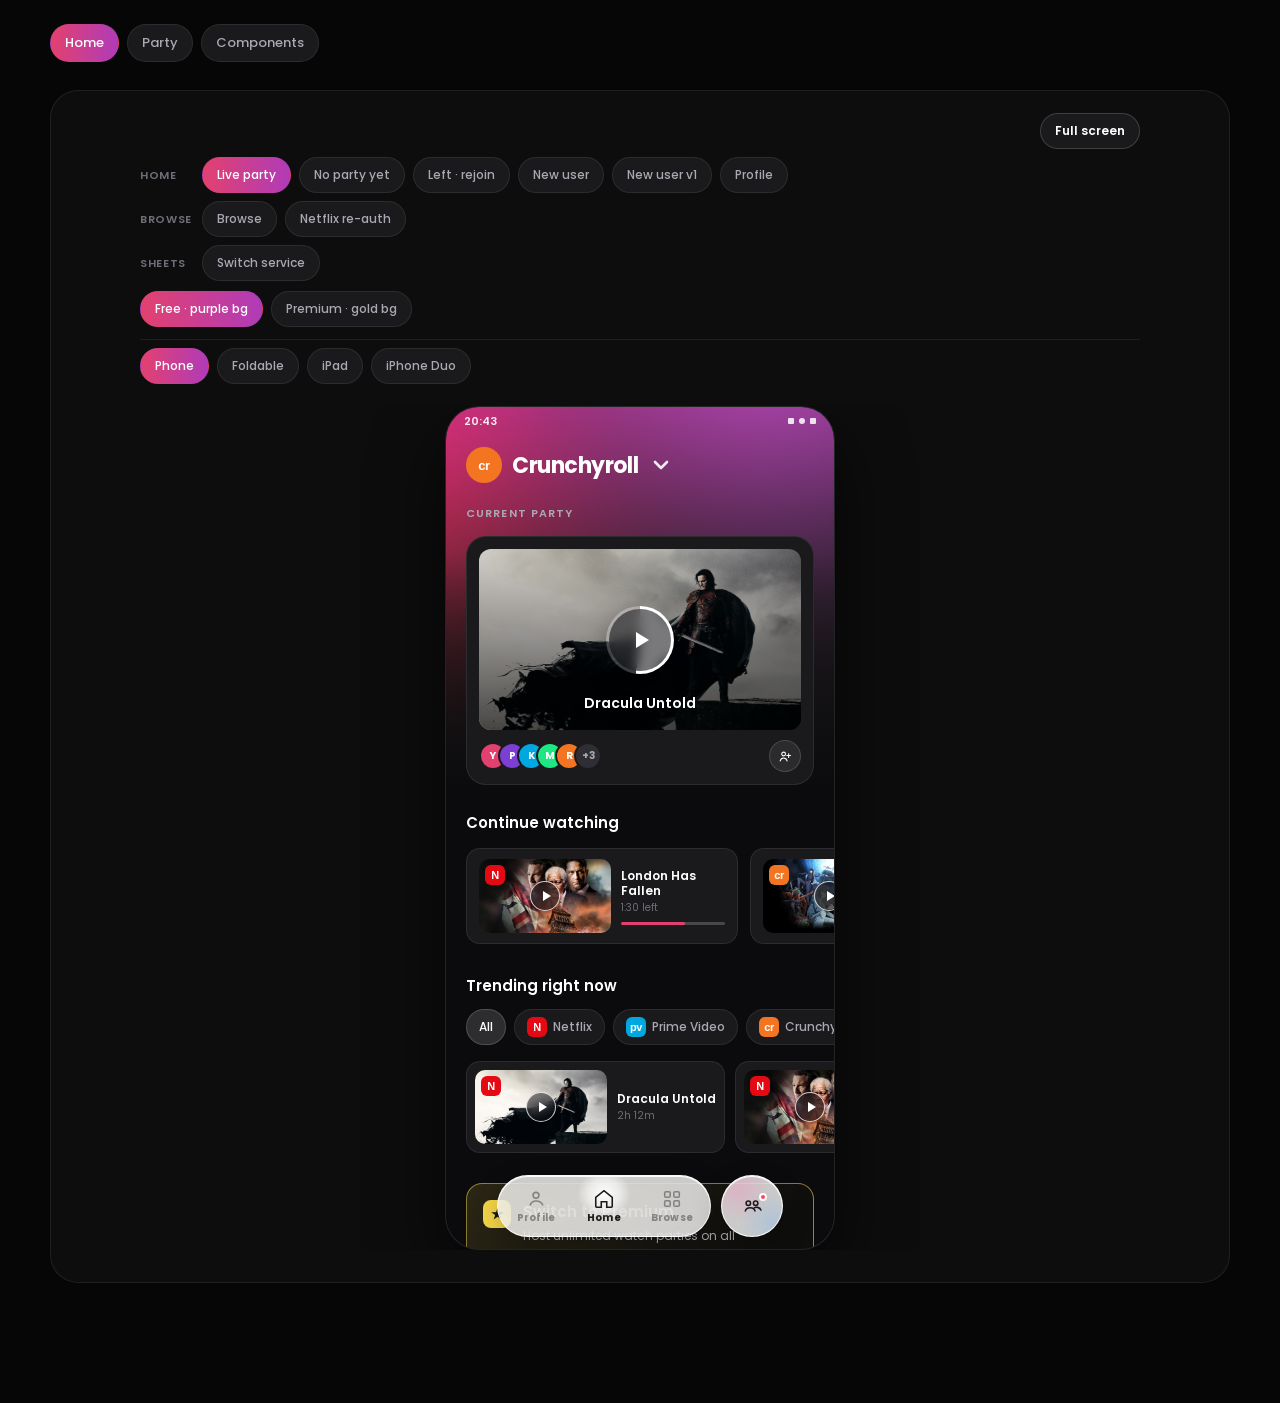
==== commit 554cf3b3: "Refactor service switcher UI and update styles; enhance layout for improved usability" ====
--- a/index.html
+++ b/index.html
@@ -5,8 +5,8 @@
 <title>Home · Teleparty revamp</title>
 <link rel="preconnect" href="https://fonts.googleapis.com">
 <link href="https://fonts.googleapis.com/css2?family=Poppins:ital,wght@0,400;0,500;0,600;0,700;0,800;1,800&display=swap" rel="stylesheet">
-<link rel="stylesheet" href="assets/tokens.css?v=nav48">
-<link rel="stylesheet" href="assets/app.css?v=nav48">
+<link rel="stylesheet" href="assets/tokens.css?v=nav51">
+<link rel="stylesheet" href="assets/app.css?v=nav51">
 </head>
 <body>
 
@@ -18,8 +18,8 @@
 
 <div id="proto"></div>
 
-<script src="assets/app.js?v=nav48"></script>
-<script src="assets/proto.js?v=nav48"></script>
+<script src="assets/app.js?v=nav51"></script>
+<script src="assets/proto.js?v=nav51"></script>
 <script>
 mountPage({
   play: document.getElementById("proto"),
--- a/assets/app.css
+++ b/assets/app.css
@@ -754,26 +754,33 @@
 /* ---------- Switch Services — Netflix profile-switch overlay ---------- */
 
 .sheet-profiles {
-  inset: 10px 10px 12px;
-  top: 10px; bottom: 12px; left: 10px; right: 10px;
+  inset: 10px 10px 88px;
+  top: 10px; bottom: 88px; left: 10px; right: 10px;
   max-height: none;
   overflow-y: auto;
   border-radius: 22px;
   background: #0c0c0e;
   border: 1px solid rgba(255,255,255,.08);
-  padding: 6px 16px 28px;
+  padding: 8px 16px 20px;
   display: flex;
   flex-direction: column;
   align-items: stretch;
+  z-index: 40;
 }
 .picker-top {
   display: flex; align-items: center; justify-content: space-between;
-  padding: 18px 2px 0;
+  padding: 14px 2px 0;
 }
 .picker-title {
-  font-size: 34px; font-weight: 800; font-style: italic; letter-spacing: -0.04em;
-  line-height: 1; color: #fff;
-}
+  font-size: 22px; font-weight: 600; letter-spacing: -0.02em;
+  line-height: 1.2; color: #fff;
+}
+.picker-close {
+  width: 32px; height: 32px; border-radius: 50%; flex: none;
+  border: none; background: rgba(255,255,255,.08); color: #fff;
+  display: grid; place-items: center; cursor: pointer; padding: 0;
+}
+.picker-close .ico { width: 16px; height: 16px; display: block; }
 .picker-kicker {
   margin: 22px 2px 0;
   font-size: 12px; font-weight: 650; letter-spacing: 0.14em;
@@ -789,7 +796,7 @@
   font-family: var(--font); font-size: 13px; font-weight: 650; cursor: pointer;
 }
 .picker-chip[aria-selected="true"] {
-  background: #fff; color: #111; border-color: #fff;
+  background: var(--grad-cta); color: #fff; border-color: transparent;
 }
 .picker-grid {
   display: grid;
@@ -808,11 +815,7 @@
   gap: 10px; padding: 14px 8px 12px;
 }
 .picker-tile.on {
-  border-color: transparent;
-  background:
-    linear-gradient(#1a1a1d, #1a1a1d) padding-box,
-    linear-gradient(135deg, #e2416f 0%, #b03bb8 55%, #7b3fd4 100%) border-box;
-  box-shadow: 0 0 16px rgba(176, 59, 184, 0.38);
+  border-color: #e2416f;
 }
 .picker-logo .pmark.round {
   width: 52px; height: 52px; font-size: 15px; border-radius: 50%;
@@ -1019,6 +1022,7 @@
   border-radius: var(--r-xl) var(--r-xl) 0 0; padding: 10px 18px 22px;
   box-shadow: 0 -20px 44px rgba(0, 0, 0, 0.65);
 }
+.sheet.sheet-profiles { bottom: 88px; }
 .sheet-grab {
   width: 38px; height: 4px; border-radius: 2px; background: rgba(255, 255, 255, 0.22);
   margin: 0 auto 16px;
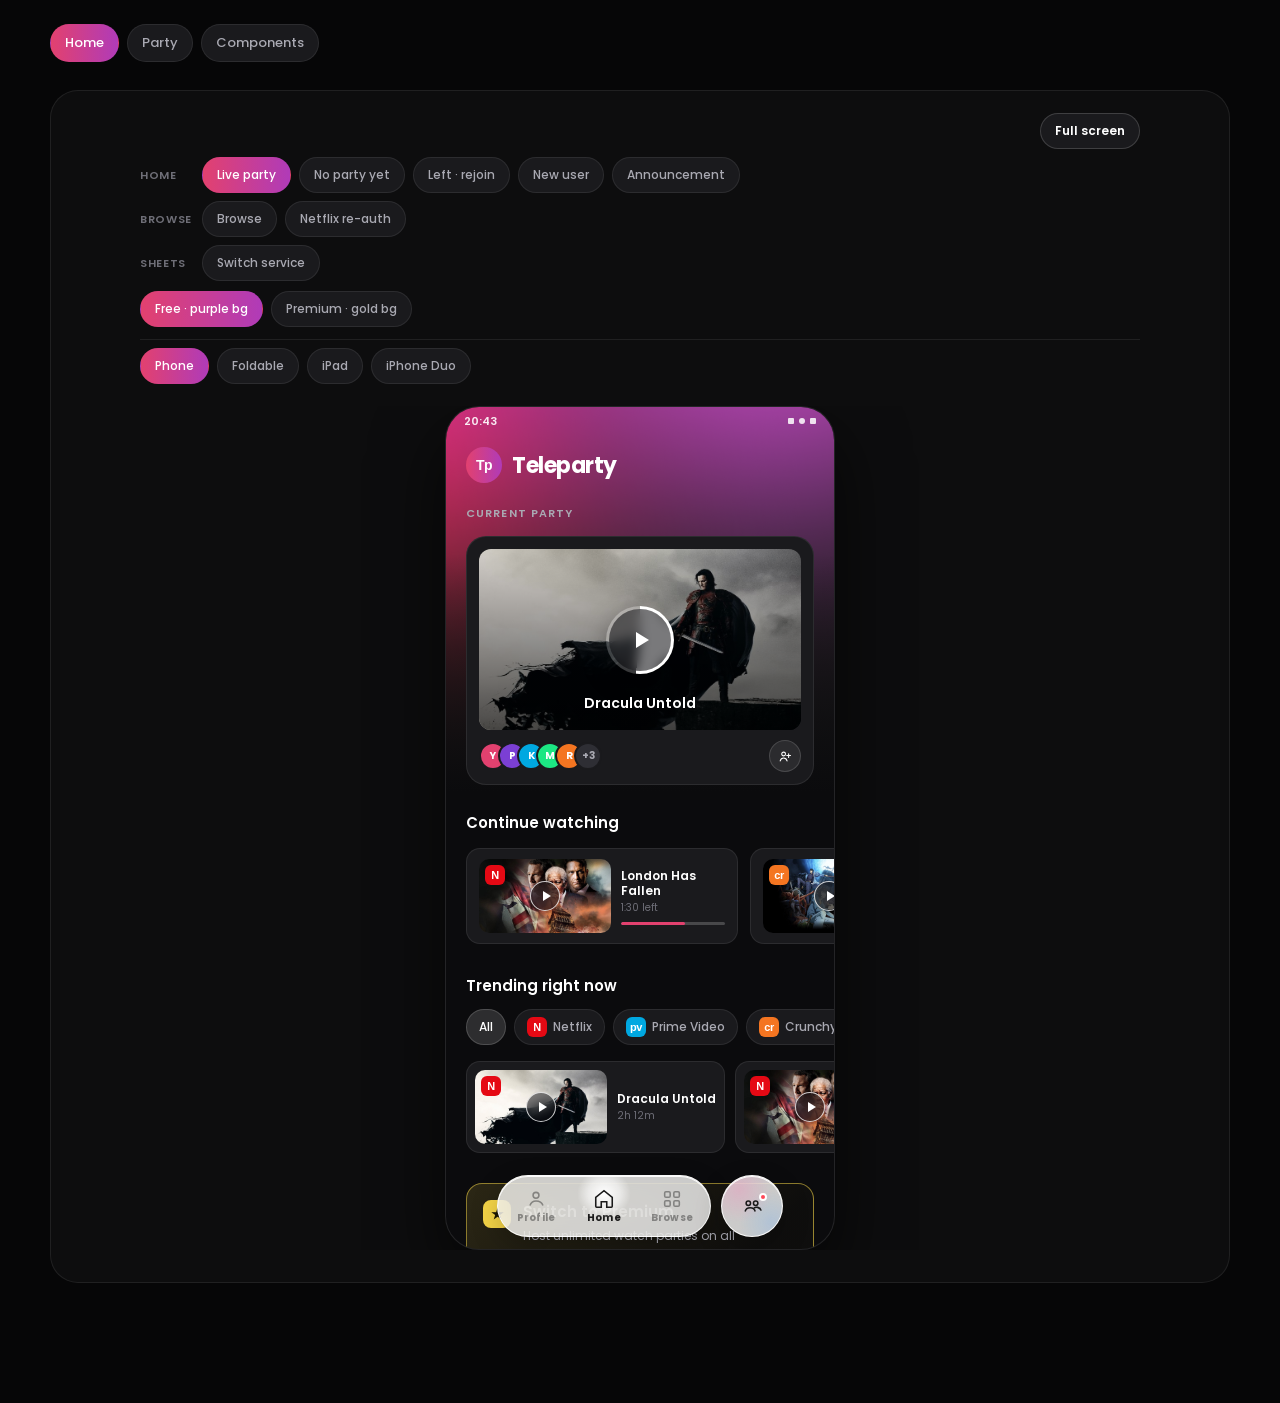
==== commit 1b13daf4: "Enhance UI components and layout; add announcement feature and improve service switcher functionalit" ====
--- a/index.html
+++ b/index.html
@@ -5,8 +5,8 @@
 <title>Home · Teleparty revamp</title>
 <link rel="preconnect" href="https://fonts.googleapis.com">
 <link href="https://fonts.googleapis.com/css2?family=Poppins:ital,wght@0,400;0,500;0,600;0,700;0,800;1,800&display=swap" rel="stylesheet">
-<link rel="stylesheet" href="assets/tokens.css?v=nav51">
-<link rel="stylesheet" href="assets/app.css?v=nav51">
+<link rel="stylesheet" href="assets/tokens.css?v=nav63">
+<link rel="stylesheet" href="assets/app.css?v=nav63">
 </head>
 <body>
 
@@ -18,8 +18,8 @@
 
 <div id="proto"></div>
 
-<script src="assets/app.js?v=nav51"></script>
-<script src="assets/proto.js?v=nav51"></script>
+<script src="assets/app.js?v=nav63"></script>
+<script src="assets/proto.js?v=nav63"></script>
 <script>
 mountPage({
   play: document.getElementById("proto"),
--- a/assets/app.css
+++ b/assets/app.css
@@ -122,6 +122,46 @@
 .app-head h1 { font-size: 26px; font-weight: 600; letter-spacing: -0.01em; flex: 1; min-width: 0; }
 .app-head-actions { display: flex; align-items: center; gap: 8px; flex: none; }
 
+.announce {
+  position: relative; z-index: 10;
+  display: flex; align-items: center;
+  margin: 14px 20px 0; height: 40px; padding: 0 14px;
+  border-radius: 12px;
+  background: #1a1a1d;
+  border: 1px solid rgba(255, 255, 255, 0.08);
+  overflow: hidden;
+}
+.announce-track {
+  flex: 1; min-width: 0; overflow: hidden;
+  -webkit-mask-image: linear-gradient(90deg, #000 0, #000 calc(100% - 16px), transparent);
+  mask-image: linear-gradient(90deg, #000 0, #000 calc(100% - 16px), transparent);
+}
+.announce-marquee {
+  display: flex; width: max-content;
+  animation: announceScroll 16s linear infinite;
+}
+.announce-item {
+  display: inline-flex; align-items: center; gap: 8px;
+  padding-right: 48px;
+  font-size: 13px; font-weight: 500; color: #fff; white-space: nowrap;
+}
+.announce-item .pmark { width: 16px; height: 16px; font-size: 8px; border-radius: 4px; }
+@keyframes announceScroll {
+  from { transform: translateX(0); }
+  to { transform: translateX(-50%); }
+}
+@media (prefers-reduced-motion: reduce) {
+  .announce-marquee { animation: none; }
+}
+.phone.device-expanded .announce { margin-left: 24px; margin-right: 24px; }
+
+.ws-switch.brand-lock { cursor: default; }
+.tp-logo {
+  width: 36px; height: 36px; border-radius: 50%; flex: none;
+  display: grid; place-items: center;
+  background: var(--grad-cta); color: #fff;
+  font-size: 14px; font-weight: 800; letter-spacing: -0.04em;
+}
 .ws-switch {
   display: inline-flex; align-items: center; gap: 10px;
   min-width: 0; flex: 1; max-width: 100%;
@@ -787,8 +827,19 @@
   text-transform: uppercase; color: rgba(255,255,255,.42);
 }
 .picker-filters {
-  display: flex; gap: 8px; margin: 14px 0 16px; flex-wrap: wrap;
-}
+  display: flex; align-items: center; gap: 8px; margin: 14px 0 16px; flex-wrap: wrap;
+}
+.picker-view {
+  margin-left: auto; display: flex; align-items: center; gap: 2px; height: 32px; flex: none;
+}
+.picker-view-btn {
+  width: 32px; height: 32px; border: 0; border-radius: 8px; padding: 0;
+  background: transparent; color: rgba(255,255,255,.38);
+  display: grid; place-items: center; cursor: pointer;
+}
+.picker-view-btn svg { width: 18px; height: 18px; display: block; }
+.picker-view-btn[aria-pressed="true"] { color: #fff; }
+.picker-view-div { width: 1px; height: 16px; background: rgba(255,255,255,.18); }
 .picker-chip {
   height: 32px; padding: 0 14px; border-radius: 999px;
   border: 1px solid rgba(255,255,255,.16);
@@ -823,6 +874,20 @@
 .picker-name {
   font-size: 13px; font-weight: 650; text-align: center; line-height: 1.15;
   max-width: 100%; overflow: hidden; text-overflow: ellipsis; white-space: nowrap;
+}
+.picker-grid.is-list {
+  display: flex; flex-direction: column; gap: 8px;
+}
+.picker-grid.is-list .picker-tile {
+  aspect-ratio: auto; flex-direction: row; justify-content: flex-start;
+  height: 64px; border-radius: 16px; padding: 0 16px; gap: 12px;
+}
+.picker-grid.is-list .picker-logo .pmark.round {
+  width: 36px; height: 36px; font-size: 12px;
+}
+.picker-grid.is-list .picker-name { text-align: left; font-size: 15px; }
+.picker-grid.is-list .picker-star {
+  position: static; order: 1; margin-left: auto;
 }
 .picker-star {
   position: absolute; top: 8px; right: 8px;
@@ -1121,6 +1186,33 @@
 }
 
 .apps-catalog { position: relative; z-index: 10; padding-top: 28px; }
+.screen:has(.chrome-bar) {
+  display: flex; flex-direction: column; overflow: hidden;
+}
+.chrome-bar {
+  position: relative; z-index: 10;
+  flex: 1; min-height: 0;
+  display: flex; flex-direction: column;
+}
+.chrome-bar-slot {
+  flex: none; max-height: 120px; overflow: hidden;
+  transition: max-height .28s ease;
+}
+.chrome-bar.is-bar-hidden .chrome-bar-slot { max-height: 36px; }
+.chrome-bar-slot .app-head { transition: opacity .2s ease; }
+.chrome-bar.is-bar-hidden .chrome-bar-slot .app-head {
+  opacity: 0; pointer-events: none;
+}
+.chrome-scroll {
+  flex: 1; min-height: 0; overflow-y: auto; overflow-x: hidden;
+  scrollbar-width: none;
+}
+.chrome-scroll::-webkit-scrollbar { display: none; }
+.chrome-scroll .apps-catalog { padding-top: 0; }
+.chrome-scroll .apps-catalog.connect-only {
+  position: relative; inset: auto; min-height: 100%;
+}
+.chrome-scroll .ps-top { padding-top: 4px; }
 .apps-catalog.connect-only {
   position: absolute; inset: 0; z-index: 10;
   display: flex; align-items: center; justify-content: center;
@@ -2026,6 +2118,7 @@
 .phone.device-expanded .apps-catalog {
   padding-top: 20px;
 }
+.phone.device-expanded .chrome-scroll .apps-catalog { padding-top: 0; }
 .phone.device-expanded .app-head {
   padding: 36px 24px 8px;
   gap: 12px;
